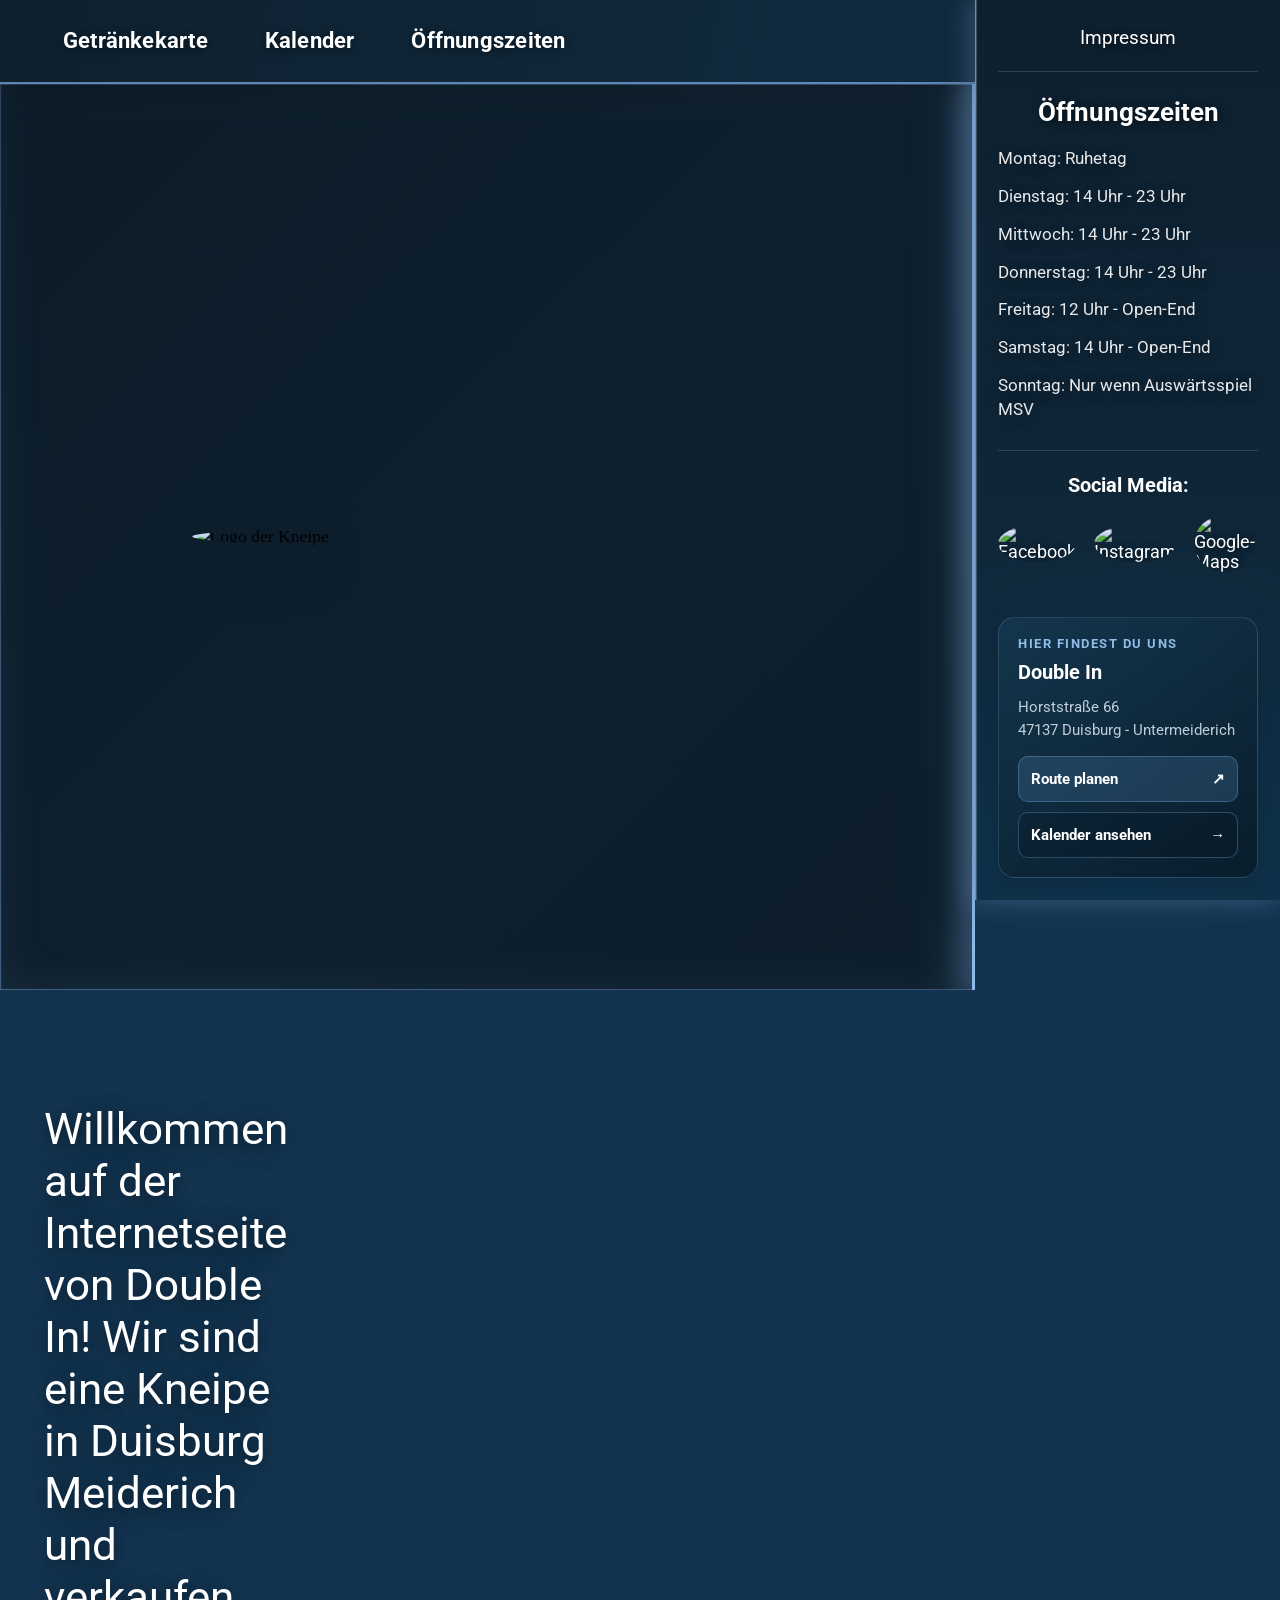
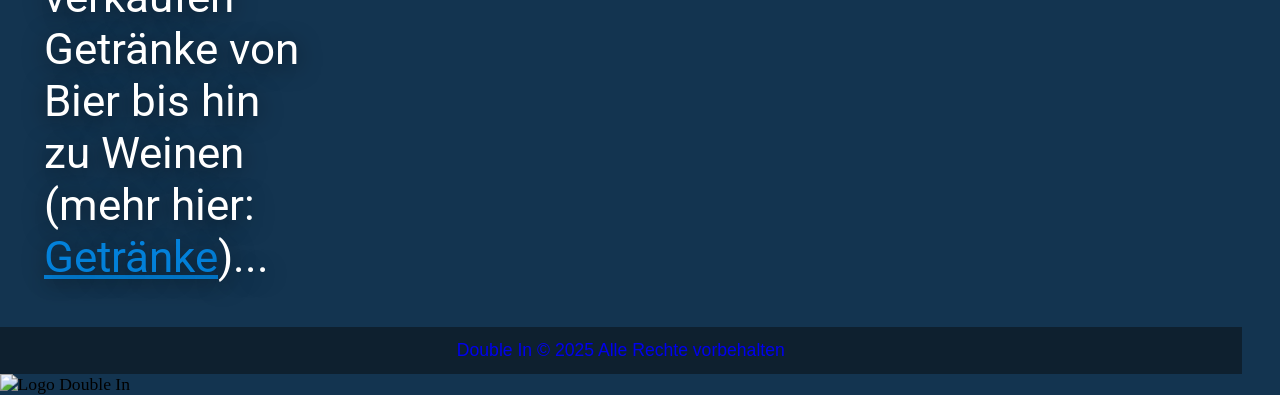
==== index.html @ 24bff737 "Ver 1.1 - new menu, new design, new sidebar, every html side updated" ====
<!DOCTYPE html>
<html lang="en">
<head>
    <meta charset="UTF-8">
    <meta name="viewport" content="width=device-width, initial-scale=1.0">
    <link rel="stylesheet" media="screen and (min-width:769px)" href="style.css">
    <link rel="stylesheet" media="screen and (max-width: 768px)" href="mobile.css">
    <link rel="preconnect" href="https://fonts.googleapis.com">
    <link rel="preconnect" href="https://fonts.gstatic.com" crossorigin>
    <link href="https://fonts.googleapis.com/css2?family=Press+Start+2P&family=Protest+Guerrilla&family=Roboto:ital,wght@0,100;0,300;0,400;0,500;0,700;0,900;1,100;1,300;1,400;1,500;1,700;1,900&display=swap" rel="stylesheet">
    <title>Home - Double In</title>
<script>
  if (window.innerWidth <= 768) {
    window.location.replace("index-mobile.html");
  }
</script>
</head>
<body>
    <div data-sidebar></div>

    <nav class="primary-navigation" aria-label="Hauptnavigation">
        <ul class="menu-schrift">
            <li>
                <a href="Getraenkekarte.html">Getränkekarte</a>
            </li>
            <li>
                <a href="Infos.html">Kalender</a>
            </li>
            <li>
                <a href="Oeffnungszeiten.html">Öffnungszeiten</a>
            </li>
        </ul>
    </nav>

   <section id="kneipe">
    <img src="images/logo.png" alt="Logo der Kneipe" id="logo"/>
   </section>
   <article> <ul class="firstarticle" ul>
    <p>
     Willkommen auf der Internetseite von Double In! Wir sind eine Kneipe in Duisburg Meiderich und verkaufen Getränke von Bier bis hin zu Weinen (mehr hier: <a href="Getraenkekarte.html" class="Getränke">Getränke</a>)...
    </p>
        </article>
        <div class="wrapper">
        </div>
        <footer>
            <a href="Impressum.html">Double In &copy; 2025</a>
            <a href="Impressum.html">Alle Rechte vorbehalten</a>
        </footer>
<script src="scripts.js"></script>

<!---------------MOBILE--------------->

<header class="mobile-header">
  <img src="images/logo.png" alt="Logo" class="mobile-header-logo" />
  <span class="mobile-header-title">Double In</span>
  <div class="burger" onclick="toggleMobileMenu()">
    <div class="line"></div>
    <div class="line"></div>
    <div class="line"></div>
  </div>
</header>

<div class="mobile-menu" id="mobileMenu">
  <a href="index.html">Home</a>
  <a href="Getraenkekarte.html">Getränkekarte</a>
  <a href="Infos.html">Kalender</a>
</div>

<!---------------MOBILE--------------->
</body>
</html>
---- style.css ----
html {
  zoom: 1.1;
}

html, body {
  background-color: #133450;
  margin: 0;
  padding: 0;
  display: flex;
  flex-direction: column;
  overflow-x: hidden;
  overflow-y: hidden;
}

nav {
    min-height: 10vh;
}

a {
  text-decoration: none;

}

footer {
  flex-shrink: 0;
  background-color: #0e202f;
  color: white;
  text-decoration: none;
  text-align: center;
  padding: 1%;
  width: 95%;
  font-family: Arial, Helvetica, sans-serif;
  z-index: 10;
}

.burger,
.mobile-menu,
.bild-logo-mobile,
.logo-mobile {
  display: none;
}

nav.primary-navigation {
  align-items: center;
  background: linear-gradient(100deg, #0e202f, #102b3f);
  border-bottom: 2px solid rgba(143, 195, 255, 0.62);
  box-shadow: 0 8px 24px rgba(0, 0, 0, 0.24);
  box-sizing: border-box;
  display: flex;
  flex: 0 0 76px;
  height: 76px;
  min-height: 0;
  padding: 0 clamp(18px, 3vw, 48px);
  position: relative;
  width: calc(100% - 277px);
  z-index: 2;
}

.menu-schrift {
  align-items: center;
  display: flex;
  gap: clamp(8px, 1.1vw, 20px);
  justify-content: flex-start;
  list-style: none;
  margin: 0;
  padding: 0;
  width: 100%;
}

.menu-schrift a:hover,
.seitenleiste a:hover {
  color: rgba(0, 150, 255, 0.8);
  text-shadow: 0 0 0.4rem rgba(0, 150, 255, 0.5), 0 0 0.8rem rgba(0, 150, 255, 0.4);
}

.menu-schrift li a {
  align-items: center;
  border: 1px solid transparent;
  border-radius: 12px;
  box-sizing: border-box;
  display: inline-flex;
  font-family: "Roboto", Arial, sans-serif;
  font-size: clamp(1.25rem, 1.4vw, 1.5rem);
  font-weight: 700;
  justify-content: center;
  letter-spacing: 0.01em;
  min-height: 52px;
  padding: 0 clamp(15px, 1.4vw, 24px);
  color: rgb(255, 255, 255);
  text-shadow: 0 2px 8px rgba(0, 0, 0, 0.45);
  text-decoration: none;
  transition: color 0.2s ease, background-color 0.2s ease, border-color 0.2s ease, transform 0.2s ease;
}

.menu-schrift li a:hover,
.menu-schrift li a:focus-visible {
  background: rgba(133, 193, 255, 0.12);
  border-color: rgba(143, 195, 255, 0.52);
  color: white;
  transform: translateY(-1px);
}

.menu-schrift li a:focus-visible {
  outline: 3px solid rgba(198, 225, 255, 0.95);
  outline-offset: 3px;
}

.seitenleiste a {
  font-family: "Roboto", sans-serif;
  color: white;
  text-shadow: 2px 2px 8px rgba(0, 0, 0, 0.6);
  text-decoration: none;
  transition: color 0.3s ease, text-shadow 0.3s ease, transform 0.3s ease;
}

.ueberschrift {
  font-family: "Protest Guerrilla", sans-serif;
  font-weight: 400;
  text-shadow: 2px 2px 8px rgba(0, 0, 0, 0.6);
  font-style: normal;
}

.logo {
  width: 100px;
  height: 100px;
  background-size: contain;
  background-position: center;
  position: center;
  box-shadow: 0 4px 20px rgba(0, 0, 0, 0.6);
  margin-right: 1000px;
}

p {
    font-family: "Roboto", sans-serif;
    font-weight: 400;
    font-style: normal;
    color: white;
    font-size: 2.5rem;
    text-shadow: 0 4px 20px rgba(0, 0, 0, 0.6);
  }

section {
  margin-top: -10vh;
    width: 100%;
    height: 100vh;
    display: flex;
    justify-content: space-between;
    transform: translateX(0);
    background-color: #0e202f;
}

section#kneipe {
  background-image: url("./images/kneipe.png");
  background-size:cover;
  background-position: center;
  background-repeat: no-repeat;
  display: flex;
  justify-content: center;
  align-items: center;
  isolation: isolate;
  overflow: hidden;
  position: relative;
  flex: 0 0 auto;
  height: calc(100vh - 76px);
  margin-top: 0;
  width: calc(100% - 277px);
}

section#kneipe::before {
  background: linear-gradient(135deg, rgba(8, 20, 30, 0.42), rgba(8, 20, 30, 0.08) 55%, rgba(8, 20, 30, 0.3));
  content: "";
  inset: 0;
  position: absolute;
  z-index: -1;
}

section#kneipe::after {
  background: rgba(157, 204, 255, 0.88);
  box-shadow: 0 0 24px 5px rgba(143, 195, 255, 0.42), 0 0 48px 11px rgba(143, 195, 255, 0.24);
  content: "";
  pointer-events: none;
  position: absolute;
  right: 0;
  top: 0;
  bottom: 0;
  width: 3px;
  z-index: 2;
}

section#kneipe {
  box-shadow: inset 0 0 0 1px rgba(143, 195, 255, 0.42), inset 0 0 42px rgba(143, 195, 255, 0.1);
}

img#logo {
  width: clamp(280px, min(42vw, 70vh), 600px);
  height: auto;
  max-height: 75vh;
  max-width: 70%;
  object-fit: contain;
  position: relative;
  z-index: 1;
  transform: scale(1.0);
  transition: transform 0.3s ease-in-out;
  border-radius: 50%;
  filter: drop-shadow(0 18px 30px rgba(0, 0, 0, 0.42));
  transition: transform 0.5s ease-in-out, filter 0.5s ease-in-out;
}

img#logo:hover {
  transform: scale(1.15);
  filter: drop-shadow(0 22px 36px rgba(0, 0, 0, 0.62));
}

article {
    width: 40%;
    padding: 7vh 0 0 0;
}

.bild1 {
    width: 60%;
    height: 80vh;
    transform: skewY(-15deg);
    
}

.bild-logo {
    background-repeat: no-repeat;
    background-image: none;
    background-size: 100% 100%;
    background-position: center;
    width: 100%;
    height: 100vh;
    margin-left: auto;
}

.firstarticle {
  width: 50%;
}

.cursor-trail,
.cursor-burst,
.cursor-spark {
  pointer-events: none;
  position: fixed !important;
  z-index: 10000;
}

.cursor-trail {
  background: radial-gradient(circle, rgba(240, 249, 255, 1) 0%, rgba(145, 205, 255, 0.96) 48%, rgba(88, 161, 235, 0.16) 100%);
  border-radius: 50%;
  box-shadow: 0 0 16px rgba(126, 190, 255, 0.58);
  transition: opacity 0.18s ease;
  will-change: transform, opacity;
}

.cursor-burst {
  animation: cursor-burst 420ms cubic-bezier(0.16, 0.72, 0.35, 1) forwards;
  border: 2px solid rgba(190, 225, 255, 0.9);
  border-radius: 50%;
  box-shadow: 0 0 12px rgba(120, 190, 255, 0.4), inset 0 0 8px rgba(120, 190, 255, 0.24);
  height: 12px;
  transform: translate(-50%, -50%) scale(0.35);
  width: 12px;
}

.cursor-spark {
  background: #d8edff;
  border-radius: 50%;
  box-shadow: 0 0 8px rgba(137, 199, 255, 0.9);
  height: 4px;
  width: 4px;
}

@keyframes cursor-burst {
  to { opacity: 0; transform: translate(-50%, -50%) scale(3.4); }
}
  .seitenleiste {
    box-sizing: border-box;
    display: flex;
    flex-direction: column;
    width: 277px;
    position: fixed;
    top: 0;
    right: 0;
    bottom: 0;
    overflow-y: auto;
    background: radial-gradient(circle at 50% 100%, rgba(0, 150, 255, 0.1), transparent 42%), linear-gradient(180deg, #0e202f 0%, #102b3f 100%);
    border-left: 1px solid rgba(143, 195, 255, 0.68);
    box-shadow: -14px 0 36px rgba(0, 0, 0, 0.22), -5px 0 24px rgba(143, 195, 255, 0.38), inset 1px 0 rgba(190, 222, 255, 0.25);
    padding: 20px;
    font-family: "Roboto", sans-serif;
    color: white;
    text-decoration: none;
    z-index: 100;
  }
  .seitenleiste > .impressum {
    box-sizing: border-box;
    display: block;
    font-size: 1.1rem;
    margin: 0;
    padding: 4px 0 20px;
    text-align: center;
    width: 100%;
    border-bottom: 1px solid rgba(255, 255, 255, 0.14);
  }
  .sidebar-hours {
    padding-top: 22px;
  }
  .sidebar-hours h2 {
    margin: 0 0 18px;
    text-align: center;
  }
  .sidebar-hours-link {
    display: inline-block;
    font-size: clamp(1.45rem, 1.8vw, 1.75rem);
    font-weight: 700;
    line-height: 1.15;
    text-shadow: 0 4px 20px rgba(0, 0, 0, 0.5);
  }
  .sidebar-hours-list {
    color: rgba(255, 255, 255, 0.9);
    display: grid;
    font-size: 0.96rem;
    gap: 13px;
    line-height: 1.4;
    list-style: none;
    margin: 0;
    padding: 0;
    text-shadow: 0 3px 14px rgba(0, 0, 0, 0.42);
  }
  .sidebar-social {
    border-top: 1px solid rgba(255, 255, 255, 0.14);
    margin-top: 26px;
    padding-top: 20px;
  }
  .sidebar-social .socialtext {
    font-size: 1.15rem;
    margin: 0 0 16px;
    padding: 0;
    text-align: center;
    border: 0;
  }
  .sidebar-social .social-media-icons {
    align-items: center;
    display: flex;
    gap: 16px;
    justify-content: center;
    margin: 0;
  }
  .sidebar-social .social-icon {
    height: 56px;
    object-fit: contain;
    width: 56px;
  }
  .sidebar-findus {
    background: linear-gradient(145deg, rgba(21, 55, 78, 0.9), rgba(8, 27, 41, 0.92));
    border: 1px solid rgba(143, 195, 255, 0.2);
    border-radius: 15px;
    box-shadow: 0 12px 28px rgba(0, 0, 0, 0.18);
    display: flex;
    flex-direction: column;
    gap: 9px;
    margin-top: auto;
    padding: 17px;
  }
  .sidebar-findus-kicker {
    color: rgba(160, 207, 255, 0.88);
    font-size: 0.72rem;
    font-weight: 700;
    letter-spacing: 0.12em;
    text-transform: uppercase;
  }
  .sidebar-findus > strong {
    color: white;
    font-size: 1.12rem;
    line-height: 1.25;
  }
  .sidebar-findus p {
    color: rgba(231, 241, 250, 0.82);
    font-family: "Roboto", Arial, sans-serif;
    font-size: 0.88rem;
    line-height: 1.5;
    margin: 0 0 4px;
    text-shadow: none;
  }
  .sidebar-findus .sidebar-action {
    align-items: center;
    border: 1px solid rgba(143, 195, 255, 0.28);
    border-radius: 9px;
    display: flex;
    font-size: 0.86rem;
    font-weight: 700;
    justify-content: space-between;
    min-height: 40px;
    padding: 0 11px;
    text-shadow: none;
  }
  .sidebar-findus .sidebar-route {
    background: rgba(125, 188, 255, 0.16);
  }
  .sidebar-findus .sidebar-calendar {
    background: rgba(5, 19, 30, 0.24);
  }
  .sidebar-findus .sidebar-action:hover,
  .sidebar-findus .sidebar-action:focus-visible {
    background: rgba(125, 188, 255, 0.24);
    border-color: rgba(172, 213, 255, 0.7);
    color: white;
  }
  .socialtext {
    margin-left: 45px;
    margin-top: 24px;
    margin-bottom: 12px;
    padding-top: 18px;
    border-top: 1px solid rgba(255, 255, 255, 0.14);
  }
  .social-media-icons {
    display: flex;
    gap: 18px;
    margin-top: 14px;
    margin-left: 16px;
}

.social-icon {
    margin-left: 0px;
    width: 50px; 
    height: 50px;
    transform: scale(1);
    transition: transform 0.3s ease, box-shadow 0.3s ease;
    border-radius: 50%;
}

.social-icon:hover {
    transform: scale(1.4);
    box-shadow: 0 0 1rem rgba(0, 150, 255, 0.7); 
}

.impressum {
  font-size: 15px;
  color: rgb(255, 255, 255);
  text-decoration: none;
  margin-left: 25px;
}

.oeffnungszeiten {
  font-size: 35px;
  color: rgb(255, 255, 255);
  text-decoration: none;
  margin-left: -45px;
  text-shadow: 0 4px 20px rgba(0, 0, 0, 0.6);
}

.events {
  font-size: 20px;
  color: rgb(255, 255, 255);
  text-decoration: none;
  margin-left: 10px;
  text-shadow: 0 4px 20px rgba(0, 0, 0, 0.6);
}

.impressum a:hover, 
.oeffnungszeiten a:hover, 
.events a:hover {
  color: rgba(0, 150, 255, 0.8);
  text-shadow: 
    0 0 80px rgba(0, 150, 255, 0.2);   
    transition: text-shadow 0.3s ease, color 0.3s ease; 
}

.Montag-Sonntag {
  font-size: 25px;
  color: rgb(255, 255, 255);
  text-decoration: none;
  margin-left: -10px;
  line-height: 3;
}

.montag,
.dienstag,
.mittwoch,
.donnerstag,
.freitag,
.samstag,
.sonntag {
  margin-left: -40px;
  text-shadow: 0 4px 20px rgba(0, 0, 0, 0.6);
}

.montag {
  list-style-type: none;
  font-size: 17px;
}

.dienstag {
  list-style-type: none;
  font-size: 17px;
}

.mittwoch {
  list-style-type: none;
  font-size: 17px;
}

.donnerstag {
  list-style-type: none;
  font-size: 17px;
}

.freitag {
  list-style-type: none;
  font-size: 17px;
}

.samstag {
  list-style-type: none;
  font-size: 17px;
}

.sonntag {
  list-style-type: none;
  font-size: 17px;
}

li {
  list-style-type: none;
}

.menu-icon {
  position: absolute;
  top: 2vh;
  left: 95%;
  cursor: pointer;
  display: flex;
  flex-direction: column;
  gap: 0.5%;
}

.calendar-page {
  box-sizing: border-box;
  display: flex;
  flex: 1;
  flex-direction: column;
  gap: 18px;
  height: 100vh;
  max-width: 1100px;
  min-width: 0;
  padding: 32px 32px 28px;
  width: calc(100% - 317px);
}

.calendar-page-heading {
  flex: 0 0 auto;
  padding-top: 56px;
}

.calendar-page-heading h1 {
  color: white;
  font-family: "Roboto", Arial, sans-serif;
  font-size: clamp(2rem, 3vw, 3rem);
  font-weight: 700;
  margin: 0;
  text-shadow: 2px 2px 8px rgba(0, 0, 0, 0.45);
}

.calendar-page-heading p {
  font-family: "Roboto", sans-serif;
  font-size: 1rem;
  line-height: 1.5;
  margin: 8px 0 0;
}

.calendar-card {
  background: #0e202f;
  border: 1px solid rgba(255, 255, 255, 0.12);
  border-radius: 12px;
  box-shadow: 0 12px 32px rgba(0, 0, 0, 0.24);
  flex: 0 1 auto;
  height: clamp(420px, 62vh, 620px);
  max-width: 1000px;
  min-height: 0;
  overflow: hidden;
}

.calendar-card iframe {
  border: 0;
  display: block;
  height: 100%;
  min-height: 400px;
  width: 100%;
}

.calendar-open-link {
  align-self: flex-start;
  color: rgba(255, 255, 255, 0.85);
  font-family: "Roboto", sans-serif;
  font-size: 0.95rem;
  text-decoration: underline;
  text-underline-offset: 3px;
}

.calendar-open-link:hover,
.calendar-open-link:focus-visible {
  color: rgba(0, 150, 255, 0.9);
}

.line {
  width: 3%;
  height: 0.4rem;
  background-color: white;
  transition: 0.3s;
}

.menu {
  position: absolute;
  top: 4vh;
  left: 1%;
  background-color: #f4f4f4;
  padding: 1%;
  border: 0.1rem solid #ddd;
  display: none;
  margin-left: -15%;
}

.menu a {
  display: block;
  margin: 0.5% 0;
  text-decoration: none;
  color: #333;
}

.menu-schrift a:hover {
color: rgba(0, 150, 255, 0.8);
}

.Getränke {
  text-decoration: underline;
  color: rgba(0, 150, 255, 0.8);
}

.oeffnungszeiten-img {
  margin-left: -1400px;
  width: 900;
  height: 700px;
  margin-top: -450px
}

.back-button {
  position: fixed;
  top: 20px;
  left: 20px;
  z-index: 1000;
}

.back-button a {
  display: inline-block;
  box-sizing: border-box;
  min-height: 48px;
  padding: 12px 20px;
  font-size: 18px;
  font-family: Arial, sans-serif;
  text-decoration: none;
  color: white;
  background-color: #0e202f; 
  border: 2px solid rgba(0, 150, 255, 0.7); 
  border-radius: 5px;
  transition: all 0.3s ease-in-out;
}

.back-button a:hover {
  background-color: rgba(0, 150, 255, 0.7); 
  color: white;
  box-shadow: 0 0 1rem rgba(0, 150, 255, 0.7);
  transform: scale(1.05);
}

.back-button a:focus-visible {
  outline: 3px solid white;
  outline-offset: 3px;
}

@media screen and (max-width: 1024px) {
  nav.primary-navigation {
    flex-basis: 76px;
    height: 76px;
    padding: 0 14px;
  }

  .menu-schrift {
    gap: 6px;
  }

  .menu-schrift li a {
    font-size: clamp(1.12rem, 1.8vw, 1.3rem);
    min-height: 50px;
    padding: 0 12px;
  }

  .calendar-page {
    padding-left: 20px;
    padding-right: 20px;
    width: calc(100% - 277px);
  }
}

.hours {
  margin-right: 500px;
  margin-top: 250px;
  font-size: 10rem;
}

.hours p {
  display: flex;
  justify-content: center;
  gap: 7rem;
  margin: 0.4rem 0;
  white-space: nowrap;
}

.hours p span:first-child {
  width: 120px;
  text-align: right;
  font-weight: 500;
}

.hours p span:last-child {
  width: 160px;
  text-align: left;
}

/* Desktop contact and opening-hours pages */
.page-content {
  box-sizing: border-box;
  height: 100vh;
  min-height: 100vh;
  overflow-y: auto;
  padding: clamp(96px, 12vh, 132px) clamp(28px, 5vw, 84px) 52px;
  position: relative;
  width: calc(100% - 277px);
  z-index: 1;
}

.content-page-heading,
.impressum-layout,
.hours-panel {
  margin-left: auto;
  margin-right: auto;
  max-width: 920px;
}

.content-page-heading {
  margin-bottom: 38px;
  position: relative;
  z-index: 2;
}

.content-page-kicker,
.card-eyebrow {
  color: rgba(87, 190, 255, 0.95);
  display: inline-block;
  font-family: "Roboto", Arial, sans-serif;
  font-size: 0.78rem;
  font-weight: 700;
  letter-spacing: 0.14em;
  text-transform: uppercase;
}

.content-page-kicker {
  margin-bottom: 12px;
}

.content-page-heading h1 {
  color: white;
  font-family: "Roboto", Arial, sans-serif;
  font-size: clamp(2.3rem, 4vw, 3.5rem);
  font-weight: 800;
  letter-spacing: -0.035em;
  line-height: 1.05;
  margin: 0;
  text-shadow: 0 8px 28px rgba(0, 0, 0, 0.28);
}

.impressum-layout {
  align-items: start;
  display: grid;
  gap: 20px;
  grid-template-columns: minmax(0, 1.05fr) minmax(0, 0.95fr);
  position: relative;
  z-index: 1;
}

.impressum-card {
  background: linear-gradient(145deg, rgba(17, 47, 69, 0.96), rgba(10, 29, 44, 0.98));
  border: 1px solid rgba(130, 204, 255, 0.16);
  border-radius: 18px;
  box-shadow: 0 22px 55px rgba(0, 0, 0, 0.22);
  color: white;
}

.address-card {
  box-sizing: border-box;
  min-height: 0;
  padding: clamp(24px, 2.5vw, 32px);
}

.address-card address {
  color: rgba(255, 255, 255, 0.82);
  display: flex;
  flex-direction: column;
  font-family: "Roboto", Arial, sans-serif;
  font-size: 1.12rem;
  font-style: normal;
  gap: 7px;
  line-height: 1.5;
  margin-top: 18px;
}

.address-card address strong {
  color: white;
  font-size: 1.55rem;
  font-weight: 700;
  margin-bottom: 3px;
}

.contact-cards {
  align-items: stretch;
  display: flex;
  flex-direction: column;
  gap: 16px;
  min-width: 0;
}

.contact-card {
  align-items: center;
  box-sizing: border-box;
  display: flex;
  gap: 16px;
  flex: 0 0 132px;
  height: 132px;
  min-width: 0;
  padding: 22px;
  text-decoration: none;
  transition: border-color 0.22s ease, transform 0.22s ease, box-shadow 0.22s ease;
}

.contact-card:hover,
.contact-card:focus-visible {
  border-color: rgba(87, 190, 255, 0.55);
  box-shadow: 0 24px 60px rgba(0, 0, 0, 0.3), 0 0 24px rgba(0, 150, 255, 0.1);
  transform: translateY(-3px);
}

.contact-card-icon {
  align-items: center;
  background: rgba(0, 150, 255, 0.14);
  border: 1px solid rgba(87, 190, 255, 0.26);
  border-radius: 14px;
  color: rgba(147, 215, 255, 0.98);
  display: inline-flex;
  flex: 0 0 48px;
  font-family: "Roboto", Arial, sans-serif;
  font-size: 1.35rem;
  font-weight: 700;
  height: 48px;
  justify-content: center;
}

.contact-card-copy {
  display: flex;
  flex: 1;
  flex-direction: column;
  gap: 8px;
  min-width: 0;
}

.contact-card-copy strong {
  color: white;
  font-family: "Roboto", Arial, sans-serif;
  font-size: clamp(0.92rem, 1.2vw, 1.1rem);
  font-weight: 600;
  overflow-wrap: anywhere;
}

.contact-card-arrow {
  color: rgba(87, 190, 255, 0.9);
  font-size: 1.2rem;
  margin-left: auto;
}

.hours-panel {
  background: linear-gradient(145deg, rgba(17, 47, 69, 0.96), rgba(10, 29, 44, 0.98));
  border: 1px solid rgba(130, 204, 255, 0.16);
  border-radius: 18px;
  box-shadow: 0 22px 55px rgba(0, 0, 0, 0.22);
  overflow: hidden;
}

.hours-row {
  align-items: center;
  border-bottom: 1px solid rgba(255, 255, 255, 0.08);
  display: grid;
  gap: 20px;
  grid-template-columns: minmax(130px, 0.7fr) minmax(0, 1fr);
  padding: 17px 26px;
  transition: background-color 0.2s ease;
}

.hours-row:last-child {
  border-bottom: 0;
}

.hours-row:hover {
  background-color: rgba(255, 255, 255, 0.035);
}

.hours-day,
.hours-time {
  color: rgba(255, 255, 255, 0.92);
  font-family: "Roboto", Arial, sans-serif;
  font-size: 1.05rem;
  line-height: 1.4;
}

.hours-day {
  color: rgba(179, 204, 221, 0.78);
  font-weight: 600;
}

.hours-time {
  font-weight: 600;
  text-align: right;
}

.hours-row:first-child .hours-time {
  color: rgba(179, 204, 221, 0.68);
}

@media screen and (max-width: 1100px) {
  .impressum-layout {
    grid-template-columns: minmax(0, 1fr);
  }

  .contact-cards {
    flex-direction: row;
  }

  .contact-card {
    flex: 1 1 0;
    height: auto;
    min-height: 132px;
  }
}

@media screen and (max-height: 760px) {
  .page-content {
    padding-top: 82px;
  }
}

/* Desktop drinks menu */
.drink-menu-page .back-button {
  left: 20px;
  right: auto;
  top: 20px;
}

.gk-wrap {
  box-sizing: border-box;
  height: 100vh;
  margin: 0;
  overflow-y: auto;
  padding: clamp(120px, 13vh, 140px) clamp(24px, 4vw, 64px) 48px;
  width: calc(100% - 277px);
}

.gk-header,
.gk-columns {
  margin-left: auto;
  margin-right: auto;
  max-width: 1180px;
}

.gk-header {
  margin-bottom: 34px;
  text-align: left;
}

.gk-header::before {
  color: rgba(87, 190, 255, 0.95);
  content: "DOUBLE IN";
  display: block;
  font-family: "Roboto", Arial, sans-serif;
  font-size: 0.78rem;
  font-weight: 700;
  letter-spacing: 0.14em;
  margin-bottom: 12px;
}

.gk-header h1 {
  color: white;
  font-family: "Roboto", Arial, sans-serif;
  font-size: clamp(2.3rem, 4vw, 3.5rem);
  font-weight: 800;
  letter-spacing: -0.035em;
  line-height: 1.05;
  margin: 0 0 12px;
  text-shadow: 0 8px 28px rgba(0, 0, 0, 0.28);
}

.gk-neue-preise {
  background: rgba(87, 190, 255, 0.11);
  border: 1px solid rgba(130, 204, 255, 0.2);
  border-radius: 999px;
  color: rgba(174, 220, 255, 0.96);
  display: inline-block;
  font-family: "Roboto", Arial, sans-serif;
  font-size: 0.88rem;
  font-weight: 700;
  padding: 8px 13px;
}

.gk-columns {
  align-items: start;
  display: grid;
  gap: 22px;
  grid-template-columns: repeat(2, minmax(0, 1fr));
}

.gk-columns > div:not(.gk-footnotes) {
  display: flex;
  flex-direction: column;
  gap: 18px;
  min-width: 0;
}

.gk-section {
  background: linear-gradient(145deg, rgba(17, 47, 69, 0.92), rgba(10, 29, 44, 0.96));
  border: 1px solid rgba(130, 204, 255, 0.15);
  border-radius: 16px;
  box-shadow: 0 16px 38px rgba(0, 0, 0, 0.16);
  box-sizing: border-box;
  margin: 0;
  min-width: 0;
  padding: 18px 20px;
}

.gk-section-title {
  color: white;
  font-family: "Roboto", Arial, sans-serif;
  font-size: 1.05rem;
  font-weight: 700;
  line-height: 1.35;
  margin: 0 0 8px;
  padding-bottom: 10px;
  border-bottom: 1px solid rgba(87, 190, 255, 0.3);
}

.gk-section-price-header {
  align-items: baseline;
  border-bottom: 1px solid rgba(87, 190, 255, 0.3);
  display: flex;
  justify-content: space-between;
  margin: 0 0 8px;
  padding-bottom: 10px;
}

.gk-section-price-header .gk-section-title {
  border: 0;
  margin: 0;
  padding: 0;
}

.gk-flat-price,
.gk-price,
.gk-longdrink span:last-child {
  color: rgba(211, 235, 255, 0.98);
  font-family: "Roboto", Arial, sans-serif;
  font-size: 0.94rem;
  font-weight: 700;
  text-align: right;
}

.gk-row,
.gk-longdrink {
  align-items: baseline;
  border-bottom: 1px solid rgba(255, 255, 255, 0.075);
  display: flex;
  gap: 8px;
  justify-content: space-between;
  padding: 8px 0;
}

.gk-row:last-child,
.gk-list-item:last-child,
.gk-longdrink:last-child {
  border-bottom: 0;
}

.gk-name,
.gk-list-item,
.gk-longdrink span:first-child {
  color: rgba(255, 255, 255, 0.9);
  font-family: "Roboto", Arial, sans-serif;
  font-size: 0.92rem;
  line-height: 1.45;
}

.gk-name {
  flex: 1;
  min-width: 0;
}

.gk-sub {
  color: rgba(178, 204, 224, 0.62);
  font-size: 0.76rem;
}

.gk-size {
  color: rgba(178, 204, 224, 0.72);
  font-family: "Roboto", Arial, sans-serif;
  font-size: 0.84rem;
  min-width: 70px;
  text-align: right;
}

.gk-price {
  min-width: 54px;
}

.gk-list-item {
  border-bottom: 1px solid rgba(255, 255, 255, 0.075);
  padding: 7px 0;
}

.gk-longdrink span:first-child {
  font-weight: 600;
}

.gk-anfrage {
  color: rgba(178, 204, 224, 0.74);
  font-family: "Roboto", Arial, sans-serif;
  font-size: 0.88rem;
  font-style: italic;
  padding: 4px 0 0;
}

.gk-footnotes {
  background: rgba(9, 27, 41, 0.58);
  border: 1px solid rgba(130, 204, 255, 0.12);
  border-radius: 14px;
  box-sizing: border-box;
  color: rgba(178, 204, 224, 0.68);
  font-family: "Roboto", Arial, sans-serif;
  font-size: 0.78rem;
  grid-column: 1 / -1;
  line-height: 1.8;
  margin: 0;
  padding: 14px 18px;
}

@media screen and (max-width: 1050px) {
  .gk-wrap {
    padding-left: 28px;
    padding-right: 28px;
  }

  .gk-columns {
    gap: 16px;
  }

  .gk-section {
    padding: 16px;
  }
}

@media screen and (max-width: 900px) {
  .gk-columns {
    grid-template-columns: minmax(0, 1fr);
  }

  .gk-footnotes {
    grid-column: auto;
  }
}
---- mobile.css ----
html {
  height: 100%;
  zoom: 1.1;
}

body {
  width: 100vw;
  min-height: 100vh;
  margin: 0;
  padding-top: 80px;
  box-sizing: border-box;
  background-color: #133450;
  overflow-x: hidden;
  display: flex;
  flex-direction: column;
}

/* HEADER */
.mobile-header {
  display: flex;
  align-items: center;
  gap: 14px;
  padding: 12px 20px;
  position: fixed;
  top: 0;
  left: 0;
  width: 100%;
  background-color: #0e202f;
  z-index: 2000;
  box-sizing: border-box;
  height: 80px;
}

.mobile-header-logo {
  height: 56px;
  width: auto;
}

.mobile-header-title {
  flex: 1;
  font-size: 2.2rem;
  color: white;
  font-family: Arial, Helvetica, sans-serif;
  font-weight: 700;
}

/* BURGER */
.burger {
  display: flex;
  flex-direction: column;
  gap: 6px;
  cursor: pointer;
  z-index: 2100;
  padding: 4px;
}

.burger .line {
  width: 30px;
  height: 4px;
  background-color: white;
  border-radius: 2px;
  transition: all 0.3s ease;
}

.burger.open .line:nth-child(1) {
  transform: translateY(10px) rotate(45deg);
}
.burger.open .line:nth-child(2) {
  opacity: 0;
}
.burger.open .line:nth-child(3) {
  transform: translateY(-10px) rotate(-45deg);
}

/* MOBILE MENU */
.mobile-menu {
  display: flex;
  flex-direction: column;
  background-color: #0e202f;
  position: fixed;
  top: 80px;
  left: -100%;
  width: 75%;
  height: calc(100% - 80px);
  padding: 30px 24px;
  z-index: 1500;
  transition: left 0.3s ease;
  box-shadow: 4px 0 20px rgba(0,0,0,0.4);
}

.mobile-menu.show {
  left: 0;
}

.mobile-menu a {
  color: white;
  text-decoration: none;
  font-family: Arial, Helvetica, sans-serif;
  font-size: 1.6rem;
  padding: 16px 0;
  border-bottom: 1px solid rgba(255,255,255,0.1);
  transition: color 0.2s ease;
}

.mobile-menu a:hover {
  color: rgba(0, 150, 255, 0.9);
}

/* CONTENT AREA */
.mobile-content {
  flex: 1;
  padding: 20px 20px 40px 20px;
}

.mobile-page-title {
  color: white;
  font-family: Arial, Helvetica, sans-serif;
  font-size: 1.6rem;
  margin-bottom: 20px;
  border-bottom: 2px solid rgba(0, 150, 255, 0.5);
  padding-bottom: 10px;
}

/* INDEX */
.bild-logo-mobile-wrap {
  position: relative;
  width: 100%;
  margin-top: 0;
}

.bild-logo-mobile {
  width: 100%;
  display: block;
  object-fit: cover;
}

.logo-mobile {
  position: absolute;
  top: 50%;
  left: 50%;
  transform: translate(-50%, -50%);
  width: 55%;
  height: auto;
  z-index: 2;
}

p {
  font-family: Arial, Helvetica, sans-serif;
  color: white;
  font-size: 1.1rem;
  line-height: 1.7;
}

a.Getränke {
  color: rgba(0, 150, 255, 0.9);
  text-decoration: underline;
}

/* ÖFFNUNGSZEITEN */
.mobile-hours {
  background: linear-gradient(145deg, rgba(17, 47, 69, 0.96), rgba(10, 29, 44, 0.98));
  border: 1px solid rgba(130, 204, 255, 0.16);
  border-radius: 16px;
  display: flex;
  flex-direction: column;
  gap: 0;
  overflow: hidden;
  padding: 0 16px;
  box-shadow: 0 16px 38px rgba(0, 0, 0, 0.2);
}

.mobile-hours-row {
  display: flex;
  align-items: baseline;
  justify-content: space-between;
  gap: 12px;
  padding: 14px 2px;
  border-bottom: 1px solid rgba(255,255,255,0.08);
  color: white;
  font-family: Arial, Helvetica, sans-serif;
  font-size: 0.96rem;
  line-height: 1.45;
}

.mobile-hours-row:last-child {
  border-bottom: 0;
}

.mobile-hours-row span:first-child {
  color: rgba(190, 213, 229, 0.76);
  font-weight: 700;
  min-width: 102px;
}

.mobile-hours-row span:last-child {
  flex: 1;
  font-weight: 600;
  text-align: right;
}

/* SOCIAL */
.mobile-social {
  align-items: center;
  background: rgba(14, 32, 47, 0.68);
  border: 1px solid rgba(130, 204, 255, 0.14);
  border-radius: 16px;
  display: flex;
  gap: 22px;
  justify-content: center;
  margin-top: 16px;
  padding: 18px;
}

/* IMPRESSUM */
.impressum-card {
  background: linear-gradient(145deg, rgba(17, 47, 69, 0.96), rgba(10, 29, 44, 0.98));
  border: 1px solid rgba(130, 204, 255, 0.18);
  border-left: 3px solid rgba(0, 150, 255, 0.7);
  border-radius: 16px;
  box-shadow: 0 16px 38px rgba(0, 0, 0, 0.2);
  margin-bottom: 14px;
  padding: 22px;
}

.impressum-card-label,
.contact-btn-label {
  color: rgba(137, 201, 238, 0.72);
  font-family: Arial, Helvetica, sans-serif;
  font-size: 0.72rem;
  letter-spacing: 0.13em;
  margin: 0 0 12px;
  text-transform: uppercase;
}

.impressum-card p:not(.impressum-card-label) {
  color: white;
  font-size: 1.02rem;
  font-weight: 500;
  line-height: 1.8;
  margin: 0;
}

.contact-btn {
  align-items: center;
  background: linear-gradient(145deg, rgba(17, 47, 69, 0.96), rgba(10, 29, 44, 0.98));
  border: 1px solid rgba(130, 204, 255, 0.17);
  border-radius: 14px;
  box-shadow: 0 12px 28px rgba(0, 0, 0, 0.16);
  display: flex;
  gap: 14px;
  margin-bottom: 12px;
  padding: 16px 18px;
  text-decoration: none;
  transition: border-color 0.2s ease, transform 0.2s ease;
}

.contact-btn:hover,
.contact-btn:focus-visible {
  border-color: rgba(87, 190, 255, 0.55);
  transform: translateY(-2px);
}

.contact-btn-icon {
  align-items: center;
  background: rgba(0, 150, 255, 0.14);
  border: 1px solid rgba(87, 190, 255, 0.24);
  border-radius: 12px;
  color: rgba(147, 215, 255, 0.98);
  display: inline-flex;
  flex: 0 0 42px;
  font-size: 1.2rem;
  height: 42px;
  justify-content: center;
}

.contact-btn > span:last-child {
  min-width: 0;
}

.contact-btn-label {
  display: block;
  margin-bottom: 3px;
}

.contact-btn-value {
  color: white;
  display: block;
  font-family: Arial, Helvetica, sans-serif;
  font-size: 0.98rem;
  font-weight: 600;
  overflow-wrap: anywhere;
}

.mobile-impressum p {
  color: white;
  font-family: Arial, Helvetica, sans-serif;
  font-size: 1rem;
  line-height: 1.8;
}

.mobile-impressum a {
  color: rgba(131, 190, 255, 1);
  text-decoration: underline;
}

.social-icon {
  width: 50px;
  height: 50px;
  border-radius: 50%;
  transition: transform 0.3s ease;
}

.social-icon:hover {
  transform: scale(1.2);
}

/* KALENDER */
.mobile-calendar-wrap {
  width: 100%;
  overflow: hidden;
  border: 1px solid rgba(255, 255, 255, 0.12);
  border-radius: 12px;
  background: #0e202f;
  box-shadow: 0 10px 28px rgba(0, 0, 0, 0.22);
}

.mobile-calendar-wrap iframe {
  display: block;
  width: 100%;
  height: 540px;
  border: 0;
}

.mobile-calendar-open-link {
  display: inline-block;
  margin-top: 16px;
  color: rgba(255, 255, 255, 0.88);
  font-family: Arial, Helvetica, sans-serif;
  font-size: 0.95rem;
  text-decoration: underline;
  text-underline-offset: 3px;
}

.mobile-calendar-open-link:hover,
.mobile-calendar-open-link:focus-visible {
  color: rgba(0, 150, 255, 0.9);
}

/* IMPRESSUM */
.mobile-impressum p {
  color: white;
  font-family: Arial, Helvetica, sans-serif;
  font-size: 1rem;
  line-height: 2;
}

.mobile-impressum a {
  color: rgba(131, 131, 255, 1);
  text-decoration: underline;
}

/* FOOTER */
.mobile-footer {
  background-color: #0e202f;
  color: white;
  text-align: center;
  padding: 16px;
  display: flex;
  flex-direction: column;
  gap: 6px;
  font-family: Arial, Helvetica, sans-serif;
  font-size: 0.85rem;
}

.mobile-footer a {
  color: rgba(255,255,255,0.7);
  text-decoration: none;
}

/* HIDE DESKTOP STUFF */
.kasten, .seitenleiste, footer, .menu-schrift,
.bild-logo, .logo, #logo, article {
  display: none;
}

/* Cursor trail and click burst */
.cursor-trail,
.cursor-burst,
.cursor-spark {
  pointer-events: none;
  position: fixed !important;
  z-index: 10000;
}

.cursor-trail {
  background: radial-gradient(circle, rgba(240, 249, 255, 1) 0%, rgba(145, 205, 255, 0.96) 48%, rgba(88, 161, 235, 0.16) 100%);
  border-radius: 50%;
  box-shadow: 0 0 16px rgba(126, 190, 255, 0.58);
  transition: opacity 0.18s ease;
  will-change: transform, opacity;
}

.cursor-burst {
  animation: cursor-burst 420ms cubic-bezier(0.16, 0.72, 0.35, 1) forwards;
  border: 2px solid rgba(190, 225, 255, 0.9);
  border-radius: 50%;
  box-shadow: 0 0 12px rgba(120, 190, 255, 0.4), inset 0 0 8px rgba(120, 190, 255, 0.24);
  height: 12px;
  transform: translate(-50%, -50%) scale(0.35);
  width: 12px;
}

.cursor-spark {
  background: #d8edff;
  border-radius: 50%;
  box-shadow: 0 0 8px rgba(137, 199, 255, 0.9);
  height: 4px;
  width: 4px;
}

@keyframes cursor-burst {
  to { opacity: 0; transform: translate(-50%, -50%) scale(3.4); }
}

/* Drinks menu styling, matched to the site's blue glass-card theme */
.neue-preise {
  background: rgba(87, 190, 255, 0.11);
  border: 1px solid rgba(130, 204, 255, 0.2);
  border-radius: 999px;
  color: rgba(174, 220, 255, 0.96);
  display: table;
  font-family: "Roboto", Arial, sans-serif;
  font-size: 0.82rem;
  font-weight: 700;
  letter-spacing: 0.02em;
  margin: 0 auto 18px;
  padding: 8px 13px;
  text-align: center;
}

.gk-section {
  background: linear-gradient(145deg, rgba(17, 47, 69, 0.96), rgba(10, 29, 44, 0.98));
  border: 1px solid rgba(130, 204, 255, 0.16);
  border-radius: 16px;
  box-shadow: 0 16px 38px rgba(0, 0, 0, 0.18);
  margin-bottom: 16px;
  padding: 16px;
}

.gk-section-title {
  border-bottom-color: rgba(87, 190, 255, 0.3);
  font-family: "Roboto", Arial, sans-serif;
  font-size: 1rem;
  line-height: 1.4;
  padding-bottom: 10px;
}

.gk-section-price-header {
  border-bottom-color: rgba(87, 190, 255, 0.3);
  padding-bottom: 10px;
}

.gk-section-price-header .gk-flat-price,
.gk-price,
.gk-longdrink span:last-child {
  color: rgba(211, 235, 255, 0.98);
  font-family: "Roboto", Arial, sans-serif;
  font-weight: 700;
}

.gk-row,
.gk-list-item,
.gk-longdrink {
  border-bottom-color: rgba(255, 255, 255, 0.075);
  font-family: "Roboto", Arial, sans-serif;
  line-height: 1.45;
}

.gk-name,
.gk-list-item,
.gk-longdrink span:first-child {
  font-family: "Roboto", Arial, sans-serif;
}

.gk-sub,
.gk-size {
  color: rgba(178, 204, 224, 0.72);
  font-family: "Roboto", Arial, sans-serif;
}

.gk-footnotes {
  background: rgba(9, 27, 41, 0.58);
  border: 1px solid rgba(130, 204, 255, 0.12);
  border-radius: 14px;
  color: rgba(178, 204, 224, 0.68);
  font-family: "Roboto", Arial, sans-serif;
  line-height: 1.7;
  margin-top: 18px;
  padding: 14px;
}
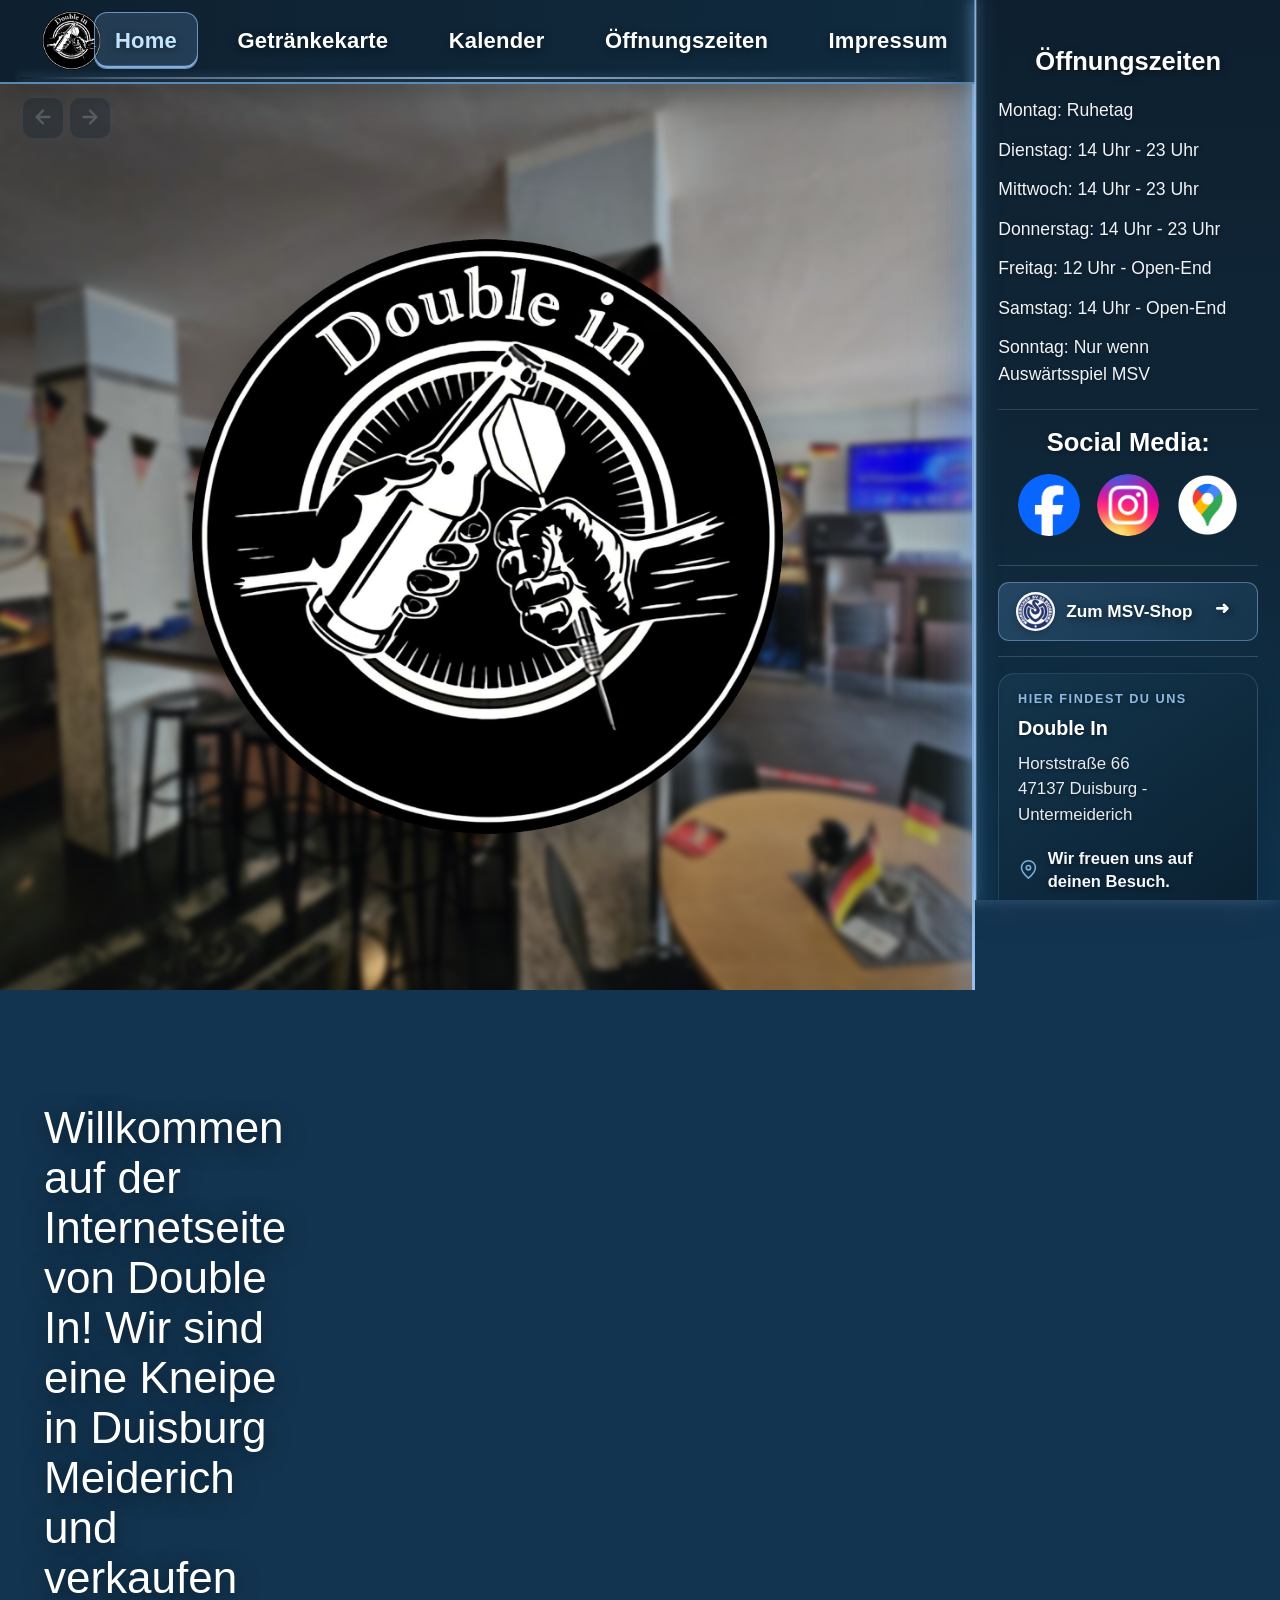
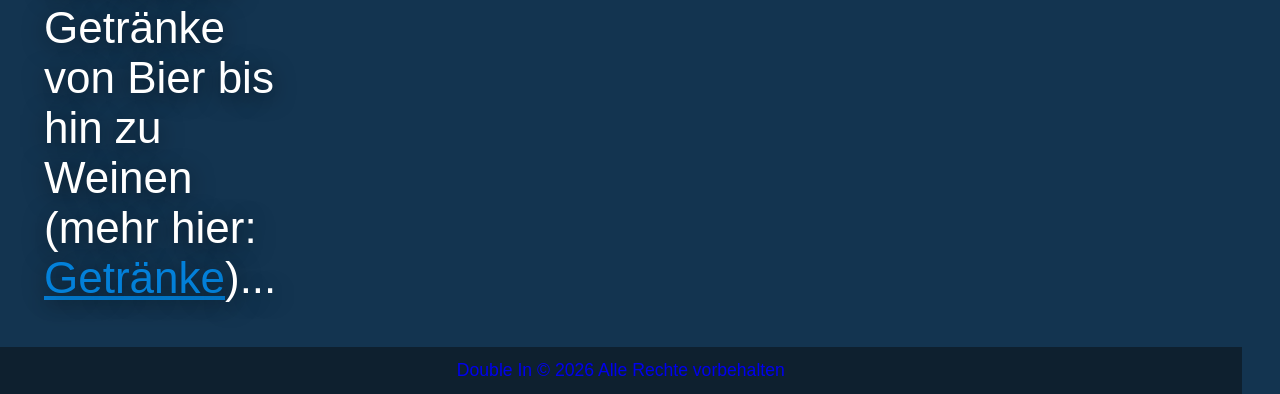
==== commit 86a9fcae: "Ver 1.2 Completely new structure, Add new pages for Getränkekarte, Impressum, Infos, and Öffnungszei" ====
--- a/index.html
+++ b/index.html
@@ -1,71 +1,305 @@
 <!DOCTYPE html>
-<html lang="en">
+<html lang="de">
 <head>
-    <meta charset="UTF-8">
-    <meta name="viewport" content="width=device-width, initial-scale=1.0">
-    <link rel="stylesheet" media="screen and (min-width:769px)" href="style.css">
-    <link rel="stylesheet" media="screen and (max-width: 768px)" href="mobile.css">
+<meta charset="UTF-8">
+<meta name="viewport" content="width=device-width, initial-scale=1.0">
+
+
+
     <link rel="preconnect" href="https://fonts.googleapis.com">
     <link rel="preconnect" href="https://fonts.gstatic.com" crossorigin>
-    <link href="https://fonts.googleapis.com/css2?family=Press+Start+2P&family=Protest+Guerrilla&family=Roboto:ital,wght@0,100;0,300;0,400;0,500;0,700;0,900;1,100;1,300;1,400;1,500;1,700;1,900&display=swap" rel="stylesheet">
     <title>Home - Double In</title>
-<script>
-  if (window.innerWidth <= 768) {
-    window.location.replace("index-mobile.html");
-  }
-</script>
+
+
+<link rel="stylesheet" media="screen and (min-width: 900px)" href="css/style.css">
+<link rel="stylesheet" media="screen and (max-width: 899px)" href="css/mobile.css">
+
+<style>
+@media (max-width: 899px) {
+
+        /* Öffnungszeiten-Banner über dem Bild */
+        .status-banner {
+            position: absolute;
+            bottom: 0;
+            left: 0;
+            right: 0;
+            background-color: rgba(14, 32, 47, 0.88);
+            padding: 9px 16px;
+            display: flex;
+            align-items: center;
+            gap: 8px;
+            z-index: 3;
+        }
+
+        .status-dot {
+            width: 9px;
+            height: 9px;
+            border-radius: 50%;
+            flex-shrink: 0;
+        }
+
+        .status-dot.open   { background-color: #4caf50; }
+        .status-dot.closed { background-color: #f44336; }
+
+        .status-text {
+            color: white;
+            font-family: Arial, Helvetica, sans-serif;
+            font-size: 0.95rem;
+        }
+
+        /* Quick-Action-Chips */
+        .quick-chips {
+            display: flex;
+            gap: 10px;
+            padding: 16px 20px 4px;
+            overflow-x: auto;
+            -webkit-overflow-scrolling: touch;
+            scrollbar-width: none;
+        }
+        .quick-chips::-webkit-scrollbar { display: none; }
+
+        .chip {
+            display: inline-flex;
+            align-items: center;
+            gap: 6px;
+            padding: 9px 16px;
+            border-radius: 24px;
+            font-family: Arial, Helvetica, sans-serif;
+            font-size: 0.9rem;
+            font-weight: 600;
+            white-space: nowrap;
+            text-decoration: none;
+            transition: opacity 0.2s ease;
+        }
+        .chip:active { opacity: 0.75; }
+
+        .chip-primary {
+            background-color: rgba(0, 150, 255, 0.9);
+            color: white;
+        }
+        .chip-secondary {
+            background-color: #0e202f;
+            color: white;
+            border: 1px solid rgba(0, 150, 255, 0.5);
+        }
+
+        /* Willkommenstext */
+        .welcome-box {
+            padding: 18px 20px 4px;
+        }
+        .welcome-box p {
+            margin: 0;
+            font-size: 1.05rem;
+            line-height: 1.75;
+        }
+
+        /* Social Media */
+        .social-section {
+            padding: 18px 20px 4px;
+        }
+        .social-label {
+            color: rgba(255, 255, 255, 0.5);
+            font-family: Arial, Helvetica, sans-serif;
+            font-size: 0.75rem;
+            text-transform: uppercase;
+            letter-spacing: 1px;
+            margin: 0 0 10px;
+        }
+        .social-buttons {
+            display: flex;
+            gap: 10px;
+            flex-wrap: wrap;
+        }
+        .social-btn {
+            display: inline-flex;
+            align-items: center;
+            gap: 7px;
+            padding: 9px 14px;
+            border-radius: 8px;
+            font-family: Arial, Helvetica, sans-serif;
+            font-size: 0.85rem;
+            font-weight: 600;
+            color: white;
+            text-decoration: none;
+            transition: opacity 0.2s ease;
+        }
+        .social-btn:active { opacity: 0.75; }
+        .social-btn img {
+            width: 20px;
+            height: 20px;
+            border-radius: 4px;
+        }
+        .btn-facebook  { background-color: #1877f2; }
+        .btn-instagram { background: #c13584; }
+        .btn-maps      { background-color: #4285f4; }
+
+        /* Öffnungszeiten-Karte */
+        .hours-card {
+            margin: 18px 20px;
+            background-color: #0e202f;
+            border-radius: 12px;
+            padding: 14px 16px;
+            border: 1px solid rgba(0, 150, 255, 0.2);
+        }
+        .hours-card-title {
+            color: rgba(255, 255, 255, 0.5);
+            font-family: Arial, Helvetica, sans-serif;
+            font-size: 0.75rem;
+            text-transform: uppercase;
+            letter-spacing: 1px;
+            margin: 0 0 10px;
+        }
+        .hours-row {
+            display: flex;
+            justify-content: space-between;
+            padding: 8px 0;
+            border-bottom: 1px solid rgba(255, 255, 255, 0.07);
+            font-family: Arial, Helvetica, sans-serif;
+            font-size: 0.92rem;
+        }
+        .hours-row:last-child { border-bottom: none; }
+        .hours-day   { color: rgba(255, 255, 255, 0.55); font-weight: 600; }
+        .hours-time  { color: white; text-align: right; }
+        .hours-row.today .hours-day,
+        .hours-row.today .hours-time { color: rgba(0, 200, 100, 1); }
+
+}
+</style>
+
 </head>
 <body>
-    <div data-sidebar></div>
-
-    <nav class="primary-navigation" aria-label="Hauptnavigation">
-        <ul class="menu-schrift">
-            <li>
-                <a href="Getraenkekarte.html">Getränkekarte</a>
-            </li>
-            <li>
-                <a href="Infos.html">Kalender</a>
-            </li>
-            <li>
-                <a href="Oeffnungszeiten.html">Öffnungszeiten</a>
-            </li>
-        </ul>
-    </nav>
+<div class="desktop-view">
+<div data-component="sidebar"></div>
+
+    <div data-component="desktop-navigation"></div>
+    <div data-component="back-button"></div>
 
    <section id="kneipe">
-    <img src="images/logo.png" alt="Logo der Kneipe" id="logo"/>
+    <img src="assets/images/logo.png" alt="Logo der Kneipe" id="logo"/>
    </section>
    <article> <ul class="firstarticle" ul>
     <p>
-     Willkommen auf der Internetseite von Double In! Wir sind eine Kneipe in Duisburg Meiderich und verkaufen Getränke von Bier bis hin zu Weinen (mehr hier: <a href="Getraenkekarte.html" class="Getränke">Getränke</a>)...
+     Willkommen auf der Internetseite von Double In! Wir sind eine Kneipe in Duisburg Meiderich und verkaufen Getränke von Bier bis hin zu Weinen (mehr hier: <a href="pages/Getraenkekarte.html" class="Getränke">Getränke</a>)...
     </p>
         </article>
         <div class="wrapper">
         </div>
         <footer>
-            <a href="Impressum.html">Double In &copy; 2025</a>
-            <a href="Impressum.html">Alle Rechte vorbehalten</a>
+            <a href="pages/Impressum.html">Double In &copy; 2026</a>
+            <a href="pages/Impressum.html">Alle Rechte vorbehalten</a>
         </footer>
-<script src="scripts.js"></script>
-
-<!---------------MOBILE--------------->
-
-<header class="mobile-header">
-  <img src="images/logo.png" alt="Logo" class="mobile-header-logo" />
-  <span class="mobile-header-title">Double In</span>
-  <div class="burger" onclick="toggleMobileMenu()">
-    <div class="line"></div>
-    <div class="line"></div>
-    <div class="line"></div>
-  </div>
-</header>
-
-<div class="mobile-menu" id="mobileMenu">
-  <a href="index.html">Home</a>
-  <a href="Getraenkekarte.html">Getränkekarte</a>
-  <a href="Infos.html">Kalender</a>
-</div>
-
-<!---------------MOBILE--------------->
+</div>
+<div class="mobile-view">
+<div data-component="mobile-header"></div>
+
+<div data-component="mobile-navigation"></div>
+
+<!-- Hero-Bild + Logo + Status-Banner -->
+<section id="kneipe" class="bild-logo-mobile-wrap">
+    <img src="assets/images/kneipe.png" alt="Das Restaurant" class="bild-logo-mobile" />
+    <img src="assets/images/logo.png" alt="Logo" class="logo-mobile" />
+    <div class="status-banner" id="statusBanner">
+        <div class="status-dot" id="statusDot"></div>
+        <span class="status-text" id="statusText"></span>
+    </div>
+</section>
+
+<!-- Quick-Action-Chips -->
+<div class="quick-chips">
+    <a href="pages/Getraenkekarte.html" class="chip chip-primary">&#128203; Getränkekarte</a>
+    <a href="pages/Oeffnungszeiten.html" class="chip chip-secondary">&#128336; Öffnungszeiten</a>
+    <a href="https://maps.app.goo.gl/UWcYNATqVygU74mr8" target="_blank" class="chip chip-secondary">&#128205; Route</a>
+</div>
+
+<!-- Willkommenstext -->
+<div class="welcome-box">
+    <p>
+        Willkommen bei <strong>Double In</strong> – eurer Kneipe in Duisburg Meiderich!
+        Von Bier bis Wein ist für jeden was dabei.
+        (<a href="pages/Getraenkekarte.html" class="Getränke">zur Getränkekarte</a>)
+    </p>
+</div>
+
+<!-- Social Media -->
+<div class="social-section">
+    <p class="social-label">Social Media</p>
+    <div class="social-buttons">
+        <a href="https://facebook.com/profile.php?id=100094139119700&locale=de_DE" target="_blank" class="social-btn btn-facebook">
+            <img src="assets/images/facebook-icon.png" alt="Facebook" /> Facebook
+        </a>
+        <a href="https://instagram.com/double.in/" target="_blank" class="social-btn btn-instagram">
+            <img src="assets/images/instagram-icon.png" alt="Instagram" /> Instagram
+        </a>
+        <a href="https://google.de/maps/place/Double+In+-+Duisburg/@51.4691121,6.7481939,17z" target="_blank" class="social-btn btn-maps">
+            <img src="assets/images/maps-icon.png" alt="Google Maps" /> Maps
+        </a>
+    </div>
+</div>
+
+<!-- Öffnungszeiten-Karte -->
+<div class="hours-card">
+    <p class="hours-card-title">Öffnungszeiten</p>
+    <div class="hours-row" id="row-1"><span class="hours-day">Montag</span><span class="hours-time">Ruhetag</span></div>
+    <div class="hours-row" id="row-2"><span class="hours-day">Dienstag</span><span class="hours-time">14:00 – 23:00 Uhr</span></div>
+    <div class="hours-row" id="row-3"><span class="hours-day">Mittwoch</span><span class="hours-time">14:00 – 23:00 Uhr</span></div>
+    <div class="hours-row" id="row-4"><span class="hours-day">Donnerstag</span><span class="hours-time">14:00 – 23:00 Uhr</span></div>
+    <div class="hours-row" id="row-5"><span class="hours-day">Freitag</span><span class="hours-time">12:00 – Open End</span></div>
+    <div class="hours-row" id="row-6"><span class="hours-day">Samstag</span><span class="hours-time">14:00 – Open End</span></div>
+    <div class="hours-row" id="row-7"><span class="hours-day">Sonntag</span><span class="hours-time">Nur bei MSV Auswärtsspiel</span></div>
+</div>
+
+<div data-component="mobile-footer"></div>
+
+
+<script>
+    // Heutigen Tag hervorheben + Status-Banner befüllen
+    (function () {
+        var now  = new Date();
+        var day  = now.getDay(); // 0=So, 1=Mo, 2=Di, 3=Mi, 4=Do, 5=Fr, 6=Sa
+        var hour = now.getHours();
+        var min  = now.getMinutes();
+        var time = hour + min / 60;
+
+        // Zeile des heutigen Tags markieren (day 0=So → row-7, 1=Mo → row-1, …)
+        var rowMap = { 1: 'row-1', 2: 'row-2', 3: 'row-3', 4: 'row-4', 5: 'row-5', 6: 'row-6', 0: 'row-7' };
+        var todayRow = document.getElementById(rowMap[day]);
+        if (todayRow) todayRow.classList.add('today');
+
+        // Status-Banner: geöffnet / geschlossen
+        var isOpen = false;
+        var statusMsg = '';
+
+        if (day === 1) {
+            // Montag: Ruhetag
+            isOpen = false;
+            statusMsg = 'Heute geschlossen – Ruhetag';
+        } else if (day >= 2 && day <= 4) {
+            // Di–Do: 14–23 Uhr
+            isOpen = time >= 14 && time < 23;
+            statusMsg = isOpen ? 'Jetzt geöffnet: 14:00 – 23:00 Uhr' : 'Heute: 14:00 – 23:00 Uhr';
+        } else if (day === 5) {
+            // Freitag: ab 12 Uhr Open End
+            isOpen = time >= 12;
+            statusMsg = isOpen ? 'Jetzt geöffnet: ab 12:00 Uhr – Open End' : 'Heute ab 12:00 Uhr – Open End';
+        } else if (day === 6) {
+            // Samstag: ab 14 Uhr Open End
+            isOpen = time >= 14;
+            statusMsg = isOpen ? 'Jetzt geöffnet: ab 14:00 Uhr – Open End' : 'Heute ab 14:00 Uhr – Open End';
+        } else if (day === 0) {
+            // Sonntag: nur bei MSV Auswärtsspiel
+            isOpen = false;
+            statusMsg = 'Sonntag nur bei MSV Auswärtsspiel';
+        }
+
+        var dot  = document.getElementById('statusDot');
+        var text = document.getElementById('statusText');
+        if (dot && text) {
+            dot.classList.add(isOpen ? 'open' : 'closed');
+            text.textContent = statusMsg;
+        }
+    })();
+</script>
+</div>
+<script src="js/site.js"></script>
 </body>
 </html>
--- a/css/style.css
+++ b/css/style.css
@@ -0,0 +1,1435 @@
+html {
+  zoom: 1.1;
+}
+
+:root {
+  --layout-edge: rgba(143, 195, 255, 0.68);
+}
+
+html, body {
+  background-color: #133450;
+  margin: 0;
+  padding: 0;
+  display: flex;
+  flex-direction: column;
+  overflow-x: hidden;
+  overflow-y: hidden;
+}
+
+nav {
+    min-height: 10vh;
+}
+
+a {
+  text-decoration: none;
+
+}
+
+footer {
+  flex-shrink: 0;
+  background-color: #0e202f;
+  color: white;
+  text-decoration: none;
+  text-align: center;
+  padding: 1%;
+  width: 95%;
+  font-family: Arial, Helvetica, sans-serif;
+  z-index: 10;
+}
+
+.burger,
+.mobile-menu,
+.bild-logo-mobile,
+.logo-mobile {
+  display: none;
+}
+
+nav.primary-navigation {
+  align-items: center;
+  background: linear-gradient(100deg, #0e202f, #102b3f);
+  border-bottom: 2px solid rgba(143, 195, 255, 0.62);
+  box-shadow: 0 8px 24px rgba(0, 0, 0, 0.24);
+  box-sizing: border-box;
+  display: flex !important;
+  flex: 0 0 76px;
+  height: 76px;
+  min-height: 0;
+  padding: 0 clamp(18px, 3vw, 48px);
+  position: relative;
+  width: calc(100% - 277px);
+  z-index: 2;
+}
+
+nav.primary-navigation::after {
+  background: linear-gradient(90deg, transparent 0%, rgba(190, 222, 255, 0.32) 10%, rgba(190, 222, 255, 0.76) 50%, rgba(190, 222, 255, 0.32) 90%, transparent 100%);
+  box-shadow: 0 0 8px 1px rgba(143, 195, 255, 0.24);
+  content: "";
+  height: 2px;
+  left: 18px;
+  pointer-events: none;
+  position: absolute;
+  right: 18px;
+  bottom: 2px;
+}
+
+.desktop-nav-brand {
+  align-items: center;
+  border-radius: 50%;
+  display: inline-flex;
+  flex: 0 0 54px;
+  height: 54px;
+  justify-content: center;
+  margin-right: clamp(14px, 2vw, 28px);
+  overflow: hidden;
+  transition: box-shadow 0.2s ease, transform 0.2s ease;
+  width: 54px;
+}
+
+.desktop-nav-brand img {
+  display: block;
+  height: 100%;
+  image-rendering: auto;
+  object-fit: contain;
+  object-position: center;
+  width: 100%;
+}
+
+.desktop-nav-brand:hover,
+.desktop-nav-brand:focus-visible {
+  box-shadow: 0 0 0 2px rgba(151, 202, 255, 0.72), 0 0 16px rgba(143, 195, 255, 0.32);
+  transform: scale(1.04);
+}
+
+.desktop-nav-brand:focus-visible {
+  outline: 2px solid #c3e4ff;
+  outline-offset: 4px;
+}
+
+.menu-schrift {
+  align-items: center;
+  display: flex;
+  flex: 1 1 auto;
+  gap: clamp(10px, 1.35vw, 22px);
+  justify-content: center;
+  list-style: none;
+  margin: 0;
+  min-width: 0;
+  padding: 0;
+  width: auto;
+}
+
+.menu-schrift a:hover,
+.seitenleiste a:hover {
+  color: rgba(0, 150, 255, 0.8);
+  text-shadow: 0 0 0.4rem rgba(0, 150, 255, 0.5), 0 0 0.8rem rgba(0, 150, 255, 0.4);
+}
+
+.menu-schrift li a {
+  align-items: center;
+  border: 1px solid transparent;
+  border-radius: 12px;
+  box-sizing: border-box;
+  display: inline-flex;
+  font-family: "Roboto", Arial, sans-serif;
+  font-size: clamp(1.25rem, 1.4vw, 1.5rem);
+  font-weight: 700;
+  justify-content: center;
+  letter-spacing: 0.01em;
+  min-height: 52px;
+  padding: 0 clamp(15px, 1.4vw, 24px);
+  color: rgb(255, 255, 255);
+  text-shadow: 0 2px 8px rgba(0, 0, 0, 0.45);
+  text-decoration: none;
+  transition: color 0.2s ease, background-color 0.2s ease, border-color 0.2s ease, transform 0.2s ease;
+}
+
+.menu-schrift li a:hover,
+.menu-schrift li a:focus-visible {
+  background: rgba(133, 193, 255, 0.12);
+  border-color: rgba(143, 195, 255, 0.52);
+  color: white;
+  transform: translateY(-1px);
+}
+
+.menu-schrift li a.is-current {
+  background: rgba(143, 195, 255, 0.17);
+  border-color: rgba(151, 202, 255, 0.62);
+  box-shadow: inset 0 -2px 0 rgba(151, 202, 255, 0.82);
+  color: #c3e4ff;
+}
+
+.menu-schrift li a:focus-visible {
+  outline: 3px solid rgba(198, 225, 255, 0.95);
+  outline-offset: 3px;
+}
+
+.seitenleiste a {
+  font-family: "Roboto", sans-serif;
+  color: white;
+  text-shadow: 2px 2px 8px rgba(0, 0, 0, 0.6);
+  text-decoration: none;
+  transition: color 0.3s ease, text-shadow 0.3s ease, transform 0.3s ease;
+}
+
+.ueberschrift {
+  font-family: "Protest Guerrilla", sans-serif;
+  font-weight: 400;
+  text-shadow: 2px 2px 8px rgba(0, 0, 0, 0.6);
+  font-style: normal;
+}
+
+.logo {
+  width: 100px;
+  height: 100px;
+  background-size: contain;
+  background-position: center;
+  position: center;
+  box-shadow: 0 4px 20px rgba(0, 0, 0, 0.6);
+  margin-right: 1000px;
+}
+
+p {
+    font-family: "Roboto", sans-serif;
+    font-weight: 400;
+    font-style: normal;
+    color: white;
+    font-size: 2.5rem;
+    text-shadow: 0 4px 20px rgba(0, 0, 0, 0.6);
+  }
+
+section {
+  margin-top: -10vh;
+    width: 100%;
+    height: 100vh;
+    display: flex;
+    justify-content: center;
+    transform: translateX(0);
+    background-color: #0e202f;
+}
+
+section#kneipe {
+  background-color: #0e202f;
+  display: flex;
+  justify-content: center;
+  align-items: center;
+  isolation: isolate;
+  overflow: hidden;
+  position: relative;
+  flex: 0 0 auto;
+  height: calc(100vh - 76px);
+  margin-top: 0;
+  width: calc(100% - 277px);
+}
+
+section#kneipe::before {
+  background-image: linear-gradient(135deg, rgba(8, 20, 30, 0.42), rgba(8, 20, 30, 0.08) 55%, rgba(8, 20, 30, 0.3)), url("../assets/images/kneipe.png");
+  background-position: center;
+  background-size: cover;
+  content: "";
+  filter: blur(3px);
+  inset: -8px;
+  position: absolute;
+  transform: scale(1.01);
+  z-index: -1;
+}
+
+section#kneipe::after {
+  background: rgba(157, 204, 255, 0.88);
+  box-shadow: 0 0 24px 5px rgba(143, 195, 255, 0.42), 0 0 48px 11px rgba(143, 195, 255, 0.24);
+  content: "";
+  pointer-events: none;
+  position: absolute;
+  right: 0;
+  top: 0;
+  bottom: 0;
+  width: 3px;
+  z-index: 2;
+}
+
+section#kneipe {
+  box-shadow: inset 0 0 0 1px rgba(143, 195, 255, 0.42), inset 0 0 42px rgba(143, 195, 255, 0.1);
+}
+
+img#logo {
+  width: clamp(280px, min(42vw, 70vh), 600px);
+  height: auto;
+  max-height: 75vh;
+  max-width: 70%;
+  object-fit: contain;
+  position: relative;
+  z-index: 1;
+  transform: scale(1.0);
+  transition: transform 0.3s ease-in-out;
+  border-radius: 50%;
+  filter: drop-shadow(0 18px 30px rgba(0, 0, 0, 0.42));
+  transition: transform 0.5s ease-in-out, filter 0.5s ease-in-out;
+}
+
+img#logo:hover {
+  transform: scale(1.15);
+  filter: drop-shadow(0 22px 36px rgba(0, 0, 0, 0.62));
+}
+
+article {
+    width: 40%;
+    padding: 7vh 0 0 0;
+}
+
+.bild1 {
+    width: 60%;
+    height: 80vh;
+    transform: skewY(-15deg);
+    
+}
+
+.bild-logo {
+    background-repeat: no-repeat;
+    background-image: none;
+    background-size: 100% 100%;
+    background-position: center;
+    width: 100%;
+    height: 100vh;
+    margin-left: auto;
+}
+
+.firstarticle {
+  width: 50%;
+}
+
+.cursor-trail,
+.cursor-burst,
+.cursor-spark {
+  pointer-events: none;
+  position: fixed !important;
+  z-index: 10000;
+}
+
+.cursor-trail {
+  background: radial-gradient(circle, rgba(240, 249, 255, 1) 0%, rgba(145, 205, 255, 0.96) 48%, rgba(88, 161, 235, 0.16) 100%);
+  border-radius: 50%;
+  box-shadow: 0 0 16px rgba(126, 190, 255, 0.58);
+  transition: opacity 0.18s ease;
+  will-change: transform, opacity;
+}
+
+.cursor-burst {
+  animation: cursor-burst 420ms cubic-bezier(0.16, 0.72, 0.35, 1) forwards;
+  border: 2px solid rgba(190, 225, 255, 0.9);
+  border-radius: 50%;
+  box-shadow: 0 0 12px rgba(120, 190, 255, 0.4), inset 0 0 8px rgba(120, 190, 255, 0.24);
+  height: 12px;
+  transform: translate(-50%, -50%) scale(0.35);
+  width: 12px;
+}
+
+.cursor-spark {
+  background: #d8edff;
+  border-radius: 50%;
+  box-shadow: 0 0 8px rgba(137, 199, 255, 0.9);
+  height: 4px;
+  width: 4px;
+}
+
+@keyframes cursor-burst {
+  to { opacity: 0; transform: translate(-50%, -50%) scale(3.4); }
+}
+  .seitenleiste {
+    box-sizing: border-box;
+    display: flex;
+    flex-direction: column;
+    justify-content: flex-start;
+    width: 277px;
+    position: fixed;
+    top: 0;
+    right: 0;
+    bottom: 0;
+    overflow-y: auto;
+    background: radial-gradient(circle at 50% 100%, rgba(0, 150, 255, 0.1), transparent 42%), linear-gradient(180deg, #0e202f 0%, #102b3f 100%);
+    border-left: 1px solid var(--layout-edge);
+    box-shadow: -2px 0 12px 2px rgba(143, 195, 255, 0.18), -9px 0 28px rgba(143, 195, 255, 0.1), -14px 0 36px rgba(0, 0, 0, 0.22), inset 1px 0 rgba(190, 222, 255, 0.25);
+    padding: 20px;
+    font-family: "Roboto", sans-serif;
+    color: white;
+    text-shadow: 0 1px 5px rgba(0, 0, 0, 0.48);
+    text-decoration: none;
+    z-index: 100;
+  }
+  .seitenleiste::before {
+    background: rgba(178, 216, 255, 0.46);
+    bottom: 0;
+    box-shadow: 0 0 10px 2px rgba(143, 195, 255, 0.22), 0 0 22px 6px rgba(143, 195, 255, 0.09);
+    content: "";
+    pointer-events: none;
+    position: fixed;
+    right: 276px;
+    top: 0;
+    width: 2px;
+    z-index: 9999;
+  }
+  .seitenleiste > .impressum {
+    box-sizing: border-box;
+    display: block;
+    font-size: 1.1rem;
+    margin: 0;
+    padding: 4px 0 20px;
+    text-align: center;
+    width: 100%;
+    border-bottom: 1px solid rgba(255, 255, 255, 0.14);
+  }
+  .sidebar-hours {
+    padding-top: 22px;
+  }
+  .sidebar-hours h2 {
+    margin: 0 0 18px;
+    text-align: center;
+  }
+  .sidebar-hours-link {
+    display: inline-block;
+    font-size: clamp(1.45rem, 1.8vw, 1.75rem);
+    font-weight: 700;
+    line-height: 1.15;
+    text-shadow: 0 4px 20px rgba(0, 0, 0, 0.5);
+  }
+  .sidebar-hours-list {
+    color: rgba(247, 250, 255, 0.97);
+    display: grid;
+    font-size: 1rem;
+    gap: 12px;
+    line-height: 1.5;
+    list-style: none;
+    margin: 0;
+    padding: 0;
+    text-shadow: 0 1px 4px rgba(0, 0, 0, 0.42);
+  }
+  .sidebar-social {
+    border-top: 1px solid rgba(255, 255, 255, 0.14);
+    margin-top: 20px;
+    padding-top: 16px;
+  }
+  .sidebar-social .socialtext {
+    font-size: clamp(1.45rem, 1.8vw, 1.75rem);
+    margin: 0 0 16px;
+    padding: 0;
+    text-align: center;
+    border: 0;
+  }
+  .sidebar-social .social-media-icons {
+    align-items: center;
+    display: flex;
+    gap: 16px;
+    justify-content: center;
+    margin: 0;
+  }
+  .sidebar-social .social-icon {
+    height: 56px;
+    object-fit: contain;
+    width: 56px;
+  }
+  .sidebar-shop-section {
+    border-bottom: 1px solid rgba(255, 255, 255, 0.16);
+    border-top: 1px solid rgba(255, 255, 255, 0.16);
+    margin-top: 22px;
+    padding: 14px 0;
+  }
+  .sidebar-shop-link {
+    align-items: center;
+    background: linear-gradient(135deg, rgba(125, 188, 255, 0.2), rgba(21, 55, 78, 0.82));
+    border: 1px solid rgba(143, 195, 255, 0.42);
+    border-radius: 10px;
+    box-sizing: border-box;
+    display: flex;
+    font-size: 0.98rem;
+    font-weight: 700;
+    justify-content: space-between;
+    min-height: 54px;
+    padding: 0 15px;
+    text-shadow: 0 1px 3px rgba(0, 0, 0, 0.42);
+    transition: background 0.2s ease, border-color 0.2s ease, transform 0.2s ease;
+  }
+  .sidebar-shop-link:hover,
+  .sidebar-shop-link:focus-visible {
+    background: linear-gradient(135deg, rgba(125, 188, 255, 0.3), rgba(21, 55, 78, 0.96));
+    border-color: rgba(172, 213, 255, 0.74);
+    color: white;
+    transform: translateY(-1px);
+  }
+  .sidebar-shop-label {
+    align-items: center;
+    display: inline-flex;
+    gap: 10px;
+  }
+  .sidebar-shop-icon {
+    background: #f5f9ff;
+    border: 1px solid rgba(255, 255, 255, 0.75);
+    border-radius: 50%;
+    box-shadow: 0 2px 7px rgba(0, 0, 0, 0.2);
+    display: block;
+    flex: 0 0 34px;
+    height: 34px;
+    object-fit: contain;
+    width: 34px;
+  }
+  .sidebar-action-arrow {
+    animation: sidebar-arrow-nudge 1.15s ease-in-out infinite;
+    display: block;
+    flex: 0 0 23px;
+    height: 23px;
+    position: relative;
+    top: -1px;
+    width: 23px;
+  }
+  .sidebar-action-arrow path {
+    fill: none;
+    stroke: currentColor;
+    stroke-linecap: round;
+    stroke-linejoin: round;
+    stroke-width: 3;
+  }
+  @keyframes sidebar-arrow-nudge {
+    0%, 100% { transform: translateX(0); }
+    50% { transform: translateX(4px); }
+  }
+  .sidebar-findus {
+    background: linear-gradient(145deg, rgba(21, 55, 78, 0.9), rgba(8, 27, 41, 0.92));
+    border: 1px solid rgba(143, 195, 255, 0.2);
+    border-radius: 15px;
+    box-shadow: 0 12px 28px rgba(0, 0, 0, 0.18);
+    display: grid;
+    flex: 0 0 auto;
+    gap: 12px;
+    grid-template-rows: auto auto auto;
+    margin-top: 14px;
+    min-height: 0;
+    padding: 17px;
+  }
+  .sidebar-findus-copy {
+    display: flex;
+    flex-direction: column;
+    gap: 9px;
+  }
+  .sidebar-findus-kicker {
+    color: rgba(160, 207, 255, 0.88);
+    font-size: 0.72rem;
+    font-weight: 700;
+    letter-spacing: 0.12em;
+    text-transform: uppercase;
+  }
+  .sidebar-findus-copy > strong {
+    color: white;
+    font-size: 1.12rem;
+    line-height: 1.25;
+  }
+  .sidebar-findus p {
+    color: rgba(244, 248, 253, 0.94);
+    font-family: "Roboto", Arial, sans-serif;
+    font-size: 0.96rem;
+    line-height: 1.5;
+    margin: 0 0 4px;
+    text-shadow: 0 1px 4px rgba(0, 0, 0, 0.48);
+  }
+  .sidebar-findus-note {
+    align-items: center;
+    box-sizing: border-box;
+    display: flex;
+    gap: 8px;
+    line-height: 1.4;
+    min-width: 0;
+    padding: 2px 0;
+  }
+  .sidebar-findus-note > strong {
+    color: #f4f8fd;
+    display: block;
+    font-size: 0.94rem;
+    font-weight: 600;
+    line-height: 1.4;
+    opacity: 1;
+    text-shadow: 0 1px 5px rgba(0, 0, 0, 0.55);
+    visibility: visible;
+    min-width: 0;
+  }
+  .sidebar-findus-note svg {
+    color: rgba(145, 202, 255, 0.82);
+    display: block;
+    flex: 0 0 19px;
+    height: 19px;
+    width: 19px;
+  }
+  .sidebar-findus-note svg path,
+  .sidebar-findus-note svg circle {
+    fill: none;
+    stroke: currentColor;
+    stroke-linecap: round;
+    stroke-linejoin: round;
+    stroke-width: 1.8;
+  }
+  .sidebar-findus .sidebar-action {
+    align-items: center;
+    border: 1px solid rgba(143, 195, 255, 0.28);
+    border-radius: 9px;
+    display: flex;
+    font-size: 0.92rem;
+    font-weight: 700;
+    justify-content: space-between;
+    min-height: 40px;
+    padding: 0 11px;
+    text-shadow: 0 1px 3px rgba(0, 0, 0, 0.42);
+  }
+  .sidebar-findus .sidebar-route {
+    background: rgba(125, 188, 255, 0.16);
+  }
+  .sidebar-findus .sidebar-action:hover,
+  .sidebar-findus .sidebar-action:focus-visible {
+    background: rgba(125, 188, 255, 0.24);
+    border-color: rgba(172, 213, 255, 0.7);
+    color: white;
+  }
+  @media (prefers-reduced-motion: reduce) {
+    .sidebar-action-arrow { animation: none; }
+  }
+  .socialtext {
+    margin-left: 45px;
+    margin-top: 24px;
+    margin-bottom: 12px;
+    padding-top: 18px;
+    border-top: 1px solid rgba(255, 255, 255, 0.14);
+  }
+  .social-media-icons {
+    display: flex;
+    gap: 18px;
+    margin-top: 14px;
+    margin-left: 16px;
+}
+
+.social-icon {
+    margin-left: 0px;
+    width: 50px; 
+    height: 50px;
+    transform: scale(1);
+    transition: transform 0.3s ease, box-shadow 0.3s ease;
+    border-radius: 50%;
+}
+
+.social-icon:hover {
+    transform: scale(1.4);
+    box-shadow: 0 0 1rem rgba(0, 150, 255, 0.7); 
+}
+
+.impressum {
+  font-size: 15px;
+  color: rgb(255, 255, 255);
+  text-decoration: none;
+  margin-left: 25px;
+}
+
+.oeffnungszeiten {
+  font-size: 35px;
+  color: rgb(255, 255, 255);
+  text-decoration: none;
+  margin-left: -45px;
+  text-shadow: 0 4px 20px rgba(0, 0, 0, 0.6);
+}
+
+.events {
+  font-size: 20px;
+  color: rgb(255, 255, 255);
+  text-decoration: none;
+  margin-left: 10px;
+  text-shadow: 0 4px 20px rgba(0, 0, 0, 0.6);
+}
+
+.impressum a:hover, 
+.oeffnungszeiten a:hover, 
+.events a:hover {
+  color: rgba(0, 150, 255, 0.8);
+  text-shadow: 
+    0 0 80px rgba(0, 150, 255, 0.2);   
+    transition: text-shadow 0.3s ease, color 0.3s ease; 
+}
+
+.Montag-Sonntag {
+  font-size: 25px;
+  color: rgb(255, 255, 255);
+  text-decoration: none;
+  margin-left: -10px;
+  line-height: 3;
+}
+
+.montag,
+.dienstag,
+.mittwoch,
+.donnerstag,
+.freitag,
+.samstag,
+.sonntag {
+  margin-left: -40px;
+  text-shadow: 0 4px 20px rgba(0, 0, 0, 0.6);
+}
+
+.montag {
+  list-style-type: none;
+  font-size: 17px;
+}
+
+.dienstag {
+  list-style-type: none;
+  font-size: 17px;
+}
+
+.mittwoch {
+  list-style-type: none;
+  font-size: 17px;
+}
+
+.donnerstag {
+  list-style-type: none;
+  font-size: 17px;
+}
+
+.freitag {
+  list-style-type: none;
+  font-size: 17px;
+}
+
+.samstag {
+  list-style-type: none;
+  font-size: 17px;
+}
+
+.sonntag {
+  list-style-type: none;
+  font-size: 17px;
+}
+
+li {
+  list-style-type: none;
+}
+
+.menu-icon {
+  position: absolute;
+  top: 2vh;
+  left: 95%;
+  cursor: pointer;
+  display: flex;
+  flex-direction: column;
+  gap: 0.5%;
+}
+
+.calendar-page {
+  box-sizing: border-box;
+  display: flex;
+  flex: 1;
+  flex-direction: column;
+  gap: 10px;
+  height: calc(100vh - 76px);
+  max-width: none;
+  min-height: 0;
+  min-width: 0;
+  overflow: hidden;
+  padding: clamp(48px, 5.4vh, 56px) clamp(24px, 4vw, 64px) 10px;
+  width: calc(100% - 277px);
+}
+
+.calendar-page-heading {
+  flex: 0 0 auto;
+  margin-left: auto;
+  margin-right: auto;
+  max-width: 1060px;
+  padding-top: 0;
+  width: 100%;
+}
+
+.calendar-page-heading h1 {
+  color: white;
+  font-family: "Roboto", Arial, sans-serif;
+  font-size: clamp(2.3rem, 4vw, 3.5rem);
+  font-weight: 800;
+  letter-spacing: -0.035em;
+  line-height: 1.05;
+  margin: 0 0 12px;
+  text-shadow: 0 8px 28px rgba(0, 0, 0, 0.28);
+}
+
+.calendar-page-heading p {
+  font-family: "Roboto", sans-serif;
+  font-size: 1rem;
+  line-height: 1.5;
+  margin: 8px 0 0;
+}
+
+.calendar-card {
+  background: #0e202f;
+  border: 1px solid rgba(255, 255, 255, 0.12);
+  border-radius: 12px;
+  box-shadow: 0 12px 32px rgba(0, 0, 0, 0.24);
+  flex: 0 1 auto;
+  height: clamp(400px, 62vh, 620px);
+  margin-left: auto;
+  margin-right: auto;
+  max-width: 1060px;
+  min-height: 0;
+  overflow: hidden;
+  width: 100%;
+}
+
+.calendar-card iframe {
+  border: 0;
+  display: block;
+  height: 100%;
+  min-height: 0;
+  width: 100%;
+}
+
+.calendar-open-link {
+  align-self: center;
+  align-items: center;
+  background: linear-gradient(135deg, #1b5275, #153c59);
+  border: 1px solid rgba(143, 195, 255, 0.46);
+  border-radius: 12px;
+  box-shadow: 0 8px 20px rgba(2, 13, 22, 0.2);
+  color: #eaf6ff;
+  display: inline-flex;
+  font-family: "Roboto", sans-serif;
+  font-size: 1rem;
+  font-weight: 700;
+  gap: 24px;
+  justify-content: space-between;
+  min-height: 42px;
+  max-width: 100%;
+  padding: 0 16px;
+  text-decoration: none;
+  transition: background-color 0.18s ease, border-color 0.18s ease, box-shadow 0.18s ease, transform 0.18s ease;
+  width: max-content;
+}
+
+.calendar-open-link:hover,
+.calendar-open-link:focus-visible {
+  background: linear-gradient(135deg, #24658d, #194a6c);
+  border-color: rgba(184, 220, 255, 0.82);
+  box-shadow: 0 10px 24px rgba(2, 13, 22, 0.28), 0 0 18px rgba(143, 195, 255, 0.14);
+  color: #ffffff;
+  transform: translateY(-1px);
+}
+
+.calendar-open-arrow {
+  color: #a9d8ff;
+  font-size: 1.15rem;
+  line-height: 1;
+}
+
+.line {
+  width: 3%;
+  height: 0.4rem;
+  background-color: white;
+  transition: 0.3s;
+}
+
+.menu {
+  position: absolute;
+  top: 4vh;
+  left: 1%;
+  background-color: #f4f4f4;
+  padding: 1%;
+  border: 0.1rem solid #ddd;
+  display: none;
+  margin-left: -15%;
+}
+
+.menu a {
+  display: block;
+  margin: 0.5% 0;
+  text-decoration: none;
+  color: #333;
+}
+
+.menu-schrift a:hover {
+color: rgba(0, 150, 255, 0.8);
+}
+
+.Getränke {
+  text-decoration: underline;
+  color: rgba(0, 150, 255, 0.8);
+}
+
+.oeffnungszeiten-img {
+  margin-left: -1400px;
+  width: 900;
+  height: 700px;
+  margin-top: -450px
+}
+
+.back-button {
+  position: fixed;
+  top: 88px;
+  left: 20px;
+  z-index: 1000;
+  display: inline-flex;
+  gap: 5px;
+}
+
+.back-button button {
+  align-items: center;
+  appearance: none;
+  display: inline-flex;
+  box-sizing: border-box;
+  height: 38px;
+  justify-content: center;
+  width: 38px;
+  padding: 0;
+  line-height: 0;
+  color: white;
+  background: rgba(14, 32, 47, 0.94);
+  border: 1px solid rgba(143, 195, 255, 0.44);
+  border-radius: 10px;
+  cursor: pointer;
+  transition: background-color 0.18s ease, border-color 0.18s ease, transform 0.18s ease;
+}
+
+.back-button button svg {
+  display: block;
+  flex: 0 0 20px;
+  height: 20px;
+  position: relative;
+  top: -1px;
+  width: 20px;
+}
+
+.back-button button svg path {
+  fill: none;
+  stroke: currentColor;
+  stroke-linecap: round;
+  stroke-linejoin: round;
+  stroke-width: 2.5;
+}
+
+.back-button button:hover {
+  background-color: #17415d;
+  border-color: rgba(143, 195, 255, 0.82);
+  color: white;
+  transform: translateY(-1px);
+}
+
+.back-button button:disabled {
+  background: rgba(14, 32, 47, 0.52);
+  border-color: rgba(143, 195, 255, 0.15);
+  box-shadow: none;
+  color: rgba(222, 235, 247, 0.34);
+  cursor: not-allowed;
+  opacity: 0.6;
+  transform: none;
+}
+
+.back-button button:focus-visible {
+  outline: 2px solid rgba(207, 230, 250, 0.92);
+  outline-offset: 3px;
+}
+
+@media screen and (max-width: 1024px) {
+  nav.primary-navigation {
+    flex-basis: 76px;
+    height: 76px;
+    padding: 0 14px;
+  }
+
+  .menu-schrift {
+    gap: 6px;
+  }
+
+  .menu-schrift li a {
+    font-size: clamp(1.12rem, 1.8vw, 1.3rem);
+    min-height: 50px;
+    padding: 0 12px;
+  }
+
+  .calendar-page {
+    padding-left: clamp(24px, 4vw, 64px);
+    padding-right: clamp(24px, 4vw, 64px);
+    width: calc(100% - 277px);
+  }
+}
+
+.hours {
+  margin-right: 500px;
+  margin-top: 250px;
+  font-size: 10rem;
+}
+
+.hours p {
+  display: flex;
+  justify-content: center;
+  gap: 7rem;
+  margin: 0.4rem 0;
+  white-space: nowrap;
+}
+
+.hours p span:first-child {
+  width: 120px;
+  text-align: right;
+  font-weight: 500;
+}
+
+.hours p span:last-child {
+  width: 160px;
+  text-align: left;
+}
+
+/* Desktop contact and opening-hours pages */
+.page-content {
+  box-sizing: border-box;
+  height: calc(100vh - 76px);
+  min-height: calc(100vh - 76px);
+  overflow-y: auto;
+  padding: clamp(48px, 5.4vh, 56px) clamp(28px, 5vw, 84px) 52px;
+  position: relative;
+  width: calc(100% - 277px);
+  z-index: 1;
+}
+
+.impressum-layout,
+.hours-panel {
+  margin-left: auto;
+  margin-right: auto;
+  max-width: 1060px;
+  width: 100%;
+}
+
+.content-page-heading {
+  margin-bottom: 38px;
+  margin-left: auto;
+  margin-right: auto;
+  max-width: 1060px;
+  position: relative;
+  width: 100%;
+  z-index: 2;
+}
+
+.content-page-kicker,
+.card-eyebrow {
+  color: rgba(87, 190, 255, 0.95);
+  display: inline-block;
+  font-family: "Roboto", Arial, sans-serif;
+  font-size: 0.78rem;
+  font-weight: 700;
+  letter-spacing: 0.14em;
+  text-transform: uppercase;
+}
+
+.content-page-kicker {
+  margin-bottom: 12px;
+}
+
+.content-page-heading h1 {
+  color: white;
+  font-family: "Roboto", Arial, sans-serif;
+  font-size: clamp(2.3rem, 4vw, 3.5rem);
+  font-weight: 800;
+  letter-spacing: -0.035em;
+  line-height: 1.05;
+  margin: 0;
+  text-shadow: 0 8px 28px rgba(0, 0, 0, 0.28);
+}
+
+.impressum-layout {
+  align-items: stretch;
+  display: grid;
+  gap: 20px;
+  grid-template-columns: minmax(0, 1.05fr) minmax(0, 0.95fr);
+  position: relative;
+  z-index: 1;
+}
+
+.impressum-card {
+  background: linear-gradient(145deg, rgba(17, 47, 69, 0.96), rgba(10, 29, 44, 0.98));
+  border: 1px solid rgba(130, 204, 255, 0.16);
+  border-radius: 18px;
+  box-shadow: 0 22px 55px rgba(0, 0, 0, 0.22);
+  color: white;
+}
+
+.address-card {
+  box-sizing: border-box;
+  min-height: 0;
+  padding: clamp(24px, 2.5vw, 32px);
+}
+
+.address-card address {
+  color: rgba(255, 255, 255, 0.82);
+  display: flex;
+  flex-direction: column;
+  font-family: "Roboto", Arial, sans-serif;
+  font-size: 1.12rem;
+  font-style: normal;
+  gap: 7px;
+  line-height: 1.5;
+  margin-top: 18px;
+}
+
+.address-card address strong {
+  color: white;
+  font-size: 1.55rem;
+  font-weight: 700;
+  margin-bottom: 3px;
+}
+
+.contact-cards {
+  align-items: stretch;
+  display: flex;
+  flex-direction: column;
+  gap: 16px;
+  min-width: 0;
+}
+
+.contact-card {
+  align-items: center;
+  box-sizing: border-box;
+  display: flex;
+  gap: 16px;
+  flex: 0 0 132px;
+  height: 132px;
+  min-width: 0;
+  padding: 22px;
+  text-decoration: none;
+  transition: border-color 0.22s ease, transform 0.22s ease, box-shadow 0.22s ease;
+}
+
+.contact-card:hover,
+.contact-card:focus-visible {
+  border-color: rgba(87, 190, 255, 0.55);
+  box-shadow: 0 24px 60px rgba(0, 0, 0, 0.3), 0 0 24px rgba(0, 150, 255, 0.1);
+  transform: translateY(-3px);
+}
+
+.contact-card-icon {
+  align-items: center;
+  background: rgba(0, 150, 255, 0.14);
+  border: 1px solid rgba(87, 190, 255, 0.26);
+  border-radius: 14px;
+  color: rgba(147, 215, 255, 0.98);
+  display: inline-flex;
+  flex: 0 0 48px;
+  font-family: "Roboto", Arial, sans-serif;
+  font-size: 1.35rem;
+  font-weight: 700;
+  height: 48px;
+  justify-content: center;
+}
+
+.contact-card-copy {
+  display: flex;
+  flex: 1;
+  flex-direction: column;
+  gap: 8px;
+  min-width: 0;
+}
+
+.contact-card-copy strong {
+  color: white;
+  font-family: "Roboto", Arial, sans-serif;
+  font-size: clamp(0.92rem, 1.2vw, 1.1rem);
+  font-weight: 600;
+  overflow-wrap: anywhere;
+}
+
+.contact-card-arrow {
+  color: rgba(87, 190, 255, 0.9);
+  font-size: 1.2rem;
+  margin-left: auto;
+}
+
+.hours-panel {
+  background: linear-gradient(145deg, rgba(17, 47, 69, 0.96), rgba(10, 29, 44, 0.98));
+  border: 1px solid rgba(130, 204, 255, 0.16);
+  border-radius: 18px;
+  box-shadow: 0 22px 55px rgba(0, 0, 0, 0.22);
+  overflow: hidden;
+}
+
+.hours-row {
+  align-items: center;
+  border-bottom: 1px solid rgba(255, 255, 255, 0.08);
+  display: grid;
+  gap: 20px;
+  grid-template-columns: minmax(130px, 0.7fr) minmax(0, 1fr);
+  padding: 17px 26px;
+  transition: background-color 0.2s ease;
+}
+
+.hours-row:last-child {
+  border-bottom: 0;
+}
+
+.hours-row:hover {
+  background-color: rgba(255, 255, 255, 0.035);
+}
+
+.hours-day,
+.hours-time {
+  color: rgba(255, 255, 255, 0.92);
+  font-family: "Roboto", Arial, sans-serif;
+  font-size: 1.05rem;
+  line-height: 1.4;
+}
+
+.hours-day {
+  color: rgba(179, 204, 221, 0.78);
+  font-weight: 600;
+}
+
+.hours-time {
+  font-weight: 600;
+  text-align: right;
+}
+
+.hours-row:first-child .hours-time {
+  color: rgba(179, 204, 221, 0.68);
+}
+
+@media screen and (max-width: 1100px) {
+  .impressum-layout {
+    grid-template-columns: minmax(0, 1fr);
+  }
+
+  .contact-cards {
+    flex-direction: row;
+  }
+
+  .contact-card {
+    flex: 1 1 0;
+    height: auto;
+    min-height: 132px;
+  }
+}
+
+@media screen and (max-height: 760px) {
+  .page-content {
+    padding-top: 48px;
+  }
+}
+
+/* Desktop drinks menu */
+.drink-menu-page .back-button {
+  left: 20px;
+  right: auto;
+  top: 20px;
+}
+
+.gk-wrap {
+  box-sizing: border-box;
+  height: calc(100vh - 76px);
+  margin: 0;
+  overflow-y: auto;
+  padding: clamp(48px, 5.4vh, 56px) clamp(24px, 4vw, 64px) 48px;
+  width: calc(100% - 277px);
+}
+
+.gk-header,
+.gk-columns {
+  margin-left: auto;
+  margin-right: auto;
+  max-width: 1180px;
+}
+
+.gk-header {
+  margin-bottom: 34px;
+  text-align: left;
+}
+
+.desktop-view .page-heading {
+  margin-left: auto;
+  margin-right: auto;
+  max-width: 1060px;
+  width: 100%;
+}
+
+.gk-header h1 {
+  color: white;
+  font-family: "Roboto", Arial, sans-serif;
+  font-size: clamp(2.3rem, 4vw, 3.5rem);
+  font-weight: 800;
+  letter-spacing: -0.035em;
+  line-height: 1.05;
+  margin: 0 0 12px;
+  text-shadow: 0 8px 28px rgba(0, 0, 0, 0.28);
+}
+
+.gk-neue-preise {
+  background: rgba(87, 190, 255, 0.11);
+  border: 1px solid rgba(130, 204, 255, 0.2);
+  border-radius: 999px;
+  color: rgba(174, 220, 255, 0.96);
+  display: inline-block;
+  font-family: "Roboto", Arial, sans-serif;
+  font-size: 0.88rem;
+  font-weight: 700;
+  margin-left: clamp(24px, 2.5vw, 40px);
+  padding: 8px 13px;
+}
+
+.gk-columns {
+  align-items: start;
+  display: grid;
+  gap: 22px;
+  grid-template-columns: repeat(2, minmax(0, 1fr));
+}
+
+.gk-columns > div:not(.gk-footnotes) {
+  display: flex;
+  flex-direction: column;
+  gap: 18px;
+  min-width: 0;
+}
+
+.gk-section {
+  background: linear-gradient(145deg, rgba(17, 47, 69, 0.92), rgba(10, 29, 44, 0.96));
+  border: 1px solid rgba(130, 204, 255, 0.15);
+  border-radius: 16px;
+  box-shadow: 0 16px 38px rgba(0, 0, 0, 0.16);
+  box-sizing: border-box;
+  margin: 0;
+  min-width: 0;
+  padding: 18px 20px;
+}
+
+.gk-section-title {
+  color: white;
+  font-family: "Roboto", Arial, sans-serif;
+  font-size: 1.05rem;
+  font-weight: 700;
+  line-height: 1.35;
+  margin: 0 0 8px;
+  padding-bottom: 10px;
+  border-bottom: 1px solid rgba(87, 190, 255, 0.3);
+}
+
+.gk-section-price-header {
+  align-items: baseline;
+  border-bottom: 1px solid rgba(87, 190, 255, 0.3);
+  display: flex;
+  justify-content: space-between;
+  margin: 0 0 8px;
+  padding-bottom: 10px;
+}
+
+.gk-section-price-header .gk-section-title {
+  border: 0;
+  margin: 0;
+  padding: 0;
+}
+
+.gk-flat-price,
+.gk-price,
+.gk-longdrink span:last-child {
+  color: rgba(211, 235, 255, 0.98);
+  font-family: "Roboto", Arial, sans-serif;
+  font-size: 0.94rem;
+  font-weight: 700;
+  text-align: right;
+}
+
+.gk-row,
+.gk-longdrink {
+  align-items: baseline;
+  border-bottom: 1px solid rgba(255, 255, 255, 0.075);
+  display: flex;
+  gap: 8px;
+  justify-content: space-between;
+  padding: 8px 0;
+}
+
+.gk-row:last-child,
+.gk-list-item:last-child,
+.gk-longdrink:last-child {
+  border-bottom: 0;
+}
+
+.gk-name,
+.gk-list-item,
+.gk-longdrink span:first-child {
+  color: rgba(255, 255, 255, 0.9);
+  font-family: "Roboto", Arial, sans-serif;
+  font-size: 0.92rem;
+  line-height: 1.45;
+}
+
+.gk-name {
+  flex: 1;
+  min-width: 0;
+}
+
+.gk-sub {
+  color: rgba(178, 204, 224, 0.62);
+  font-size: 0.76rem;
+}
+
+.gk-size {
+  color: rgba(178, 204, 224, 0.72);
+  font-family: "Roboto", Arial, sans-serif;
+  font-size: 0.84rem;
+  min-width: 70px;
+  text-align: right;
+}
+
+.gk-price {
+  min-width: 54px;
+}
+
+.gk-list-item {
+  border-bottom: 1px solid rgba(255, 255, 255, 0.075);
+  padding: 7px 0;
+}
+
+.gk-longdrink span:first-child {
+  font-weight: 600;
+}
+
+.gk-anfrage {
+  color: rgba(178, 204, 224, 0.74);
+  font-family: "Roboto", Arial, sans-serif;
+  font-size: 0.88rem;
+  font-style: italic;
+  padding: 4px 0 0;
+}
+
+.gk-footnotes {
+  background: rgba(9, 27, 41, 0.58);
+  border: 1px solid rgba(130, 204, 255, 0.12);
+  border-radius: 14px;
+  box-sizing: border-box;
+  color: rgba(178, 204, 224, 0.68);
+  font-family: "Roboto", Arial, sans-serif;
+  font-size: 0.78rem;
+  grid-column: 1 / -1;
+  line-height: 1.8;
+  margin: 0;
+  padding: 14px 18px;
+}
+
+@media screen and (max-width: 1050px) {
+  .gk-wrap {
+    padding-left: 28px;
+    padding-right: 28px;
+  }
+
+  .gk-columns {
+    gap: 16px;
+  }
+
+  .gk-section {
+    padding: 16px;
+  }
+}
+
+@media screen and (max-width: 899px) {
+  .gk-columns {
+    grid-template-columns: minmax(0, 1fr);
+  }
+
+  .gk-footnotes {
+    grid-column: auto;
+  }
+}
+
+/* Keep the two page compositions strictly separated at the desktop breakpoint. */
+@media screen and (min-width: 900px) {
+  .desktop-view { display: contents !important; }
+  .mobile-view { display: none !important; }
+}
--- a/css/mobile.css
+++ b/css/mobile.css
@@ -0,0 +1,889 @@
+html {
+  height: 100%;
+  zoom: 1;
+}
+
+body {
+  width: 100vw;
+  min-height: 100vh;
+  margin: 0;
+  padding-top: 80px;
+  box-sizing: border-box;
+  background-color: #133450;
+  overflow-x: hidden;
+  display: flex;
+  flex-direction: column;
+}
+
+/* HEADER */
+.mobile-header {
+  display: flex;
+  align-items: center;
+  gap: 14px;
+  padding: 12px 20px;
+  position: fixed;
+  top: 0;
+  left: 0;
+  width: 100%;
+  background-color: #0e202f;
+  z-index: 2000;
+  box-sizing: border-box;
+  height: 80px;
+}
+
+.mobile-header-logo {
+  height: 56px;
+  width: auto;
+}
+
+.mobile-header-title {
+  flex: 1;
+  font-size: 2.2rem;
+  color: white;
+  font-family: Arial, Helvetica, sans-serif;
+  font-weight: 700;
+}
+
+/* BURGER */
+.burger {
+  align-items: center;
+  appearance: none;
+  background: transparent;
+  border: 1px solid rgba(151, 202, 255, 0.22);
+  border-radius: 12px;
+  color: #f5f9ff;
+  cursor: pointer;
+  display: flex;
+  flex: 0 0 48px;
+  flex-direction: column;
+  gap: 5px;
+  height: 48px;
+  justify-content: center;
+  margin-left: auto;
+  padding: 0;
+  z-index: 2100;
+  transition: background-color 160ms ease, border-color 160ms ease, box-shadow 160ms ease;
+}
+
+.burger:hover,
+.burger:focus-visible {
+  background: rgba(151, 202, 255, 0.1);
+  border-color: rgba(151, 202, 255, 0.55);
+  box-shadow: 0 0 18px rgba(151, 202, 255, 0.14);
+}
+
+.burger:focus-visible {
+  outline: 2px solid rgba(184, 220, 255, 0.88);
+  outline-offset: 3px;
+}
+
+.burger .line {
+  background-color: #f5f9ff;
+  border-radius: 3px;
+  display: block;
+  height: 3px;
+  width: 25px;
+  transition: transform 220ms ease, opacity 180ms ease;
+}
+
+.burger.open .line:nth-child(1) {
+  transform: translateY(10px) rotate(45deg);
+}
+.burger.open .line:nth-child(2) {
+  opacity: 0;
+}
+.burger.open .line:nth-child(3) {
+  transform: translateY(-10px) rotate(-45deg);
+}
+
+/* MOBILE MENU */
+.mobile-menu {
+  display: flex;
+  flex-direction: column;
+  background-color: #0e202f;
+  position: fixed;
+  top: 80px;
+  left: -100%;
+  width: 75%;
+  height: calc(100% - 80px);
+  padding: 30px 24px;
+  z-index: 1500;
+  transition: left 0.3s ease;
+  box-shadow: 4px 0 20px rgba(0,0,0,0.4);
+}
+
+.mobile-menu.show {
+  left: 0;
+}
+
+.mobile-menu a {
+  color: white;
+  text-decoration: none;
+  font-family: Arial, Helvetica, sans-serif;
+  font-size: 1.6rem;
+  padding: 16px 0;
+  border-bottom: 1px solid rgba(255,255,255,0.1);
+  transition: color 0.2s ease;
+}
+
+.mobile-menu a:hover {
+  color: rgba(0, 150, 255, 0.9);
+}
+
+/* CONTENT AREA */
+.mobile-content {
+  flex: 1;
+  padding: 20px 20px 40px 20px;
+}
+
+.mobile-page-title {
+  color: white;
+  font-family: Arial, Helvetica, sans-serif;
+  font-size: 1.6rem;
+  margin-bottom: 20px;
+  border-bottom: 2px solid rgba(0, 150, 255, 0.5);
+  padding-bottom: 10px;
+}
+
+/* INDEX */
+.bild-logo-mobile-wrap {
+  position: relative;
+  width: 100%;
+  margin-top: 0;
+}
+
+.bild-logo-mobile {
+  width: 100%;
+  display: block;
+  object-fit: cover;
+}
+
+.logo-mobile {
+  position: absolute;
+  top: 50%;
+  left: 50%;
+  transform: translate(-50%, -50%);
+  width: 55%;
+  height: auto;
+  z-index: 2;
+}
+
+p {
+  font-family: Arial, Helvetica, sans-serif;
+  color: white;
+  font-size: 1.1rem;
+  line-height: 1.7;
+}
+
+a.Getränke {
+  color: rgba(0, 150, 255, 0.9);
+  text-decoration: underline;
+}
+
+/* ÖFFNUNGSZEITEN */
+.mobile-hours {
+  background: linear-gradient(145deg, rgba(17, 47, 69, 0.96), rgba(10, 29, 44, 0.98));
+  border: 1px solid rgba(130, 204, 255, 0.16);
+  border-radius: 16px;
+  display: flex;
+  flex-direction: column;
+  gap: 0;
+  overflow: hidden;
+  padding: 0 16px;
+  box-shadow: 0 16px 38px rgba(0, 0, 0, 0.2);
+}
+
+.mobile-hours-row {
+  display: flex;
+  align-items: baseline;
+  justify-content: space-between;
+  gap: 12px;
+  padding: 14px 2px;
+  border-bottom: 1px solid rgba(255,255,255,0.08);
+  color: white;
+  font-family: Arial, Helvetica, sans-serif;
+  font-size: 0.96rem;
+  line-height: 1.45;
+}
+
+.mobile-hours-row:last-child {
+  border-bottom: 0;
+}
+
+.mobile-hours-row span:first-child {
+  color: rgba(190, 213, 229, 0.76);
+  font-weight: 700;
+  min-width: 102px;
+}
+
+.mobile-hours-row span:last-child {
+  flex: 1;
+  font-weight: 600;
+  text-align: right;
+}
+
+/* SOCIAL */
+.mobile-social {
+  align-items: center;
+  background: rgba(14, 32, 47, 0.68);
+  border: 1px solid rgba(130, 204, 255, 0.14);
+  border-radius: 16px;
+  display: flex;
+  gap: 22px;
+  justify-content: center;
+  margin-top: 16px;
+  padding: 18px;
+}
+
+/* IMPRESSUM */
+.impressum-card {
+  background: linear-gradient(145deg, rgba(17, 47, 69, 0.96), rgba(10, 29, 44, 0.98));
+  border: 1px solid rgba(130, 204, 255, 0.18);
+  border-left: 3px solid rgba(0, 150, 255, 0.7);
+  border-radius: 16px;
+  box-shadow: 0 16px 38px rgba(0, 0, 0, 0.2);
+  margin-bottom: 14px;
+  padding: 22px;
+}
+
+.impressum-card-label,
+.contact-btn-label {
+  color: rgba(137, 201, 238, 0.72);
+  font-family: Arial, Helvetica, sans-serif;
+  font-size: 0.72rem;
+  letter-spacing: 0.13em;
+  margin: 0 0 12px;
+  text-transform: uppercase;
+}
+
+.impressum-card p:not(.impressum-card-label) {
+  color: white;
+  font-size: 1.02rem;
+  font-weight: 500;
+  line-height: 1.8;
+  margin: 0;
+}
+
+.contact-btn {
+  align-items: center;
+  background: linear-gradient(145deg, rgba(17, 47, 69, 0.96), rgba(10, 29, 44, 0.98));
+  border: 1px solid rgba(130, 204, 255, 0.17);
+  border-radius: 14px;
+  box-shadow: 0 12px 28px rgba(0, 0, 0, 0.16);
+  display: flex;
+  gap: 14px;
+  margin-bottom: 12px;
+  padding: 16px 18px;
+  text-decoration: none;
+  transition: border-color 0.2s ease, transform 0.2s ease;
+}
+
+.contact-btn:hover,
+.contact-btn:focus-visible {
+  border-color: rgba(87, 190, 255, 0.55);
+  transform: translateY(-2px);
+}
+
+.contact-btn-icon {
+  align-items: center;
+  background: rgba(0, 150, 255, 0.14);
+  border: 1px solid rgba(87, 190, 255, 0.24);
+  border-radius: 12px;
+  color: rgba(147, 215, 255, 0.98);
+  display: inline-flex;
+  flex: 0 0 42px;
+  font-size: 1.2rem;
+  height: 42px;
+  justify-content: center;
+}
+
+.contact-btn > span:last-child {
+  min-width: 0;
+}
+
+.contact-btn-label {
+  display: block;
+  margin-bottom: 3px;
+}
+
+.contact-btn-value {
+  color: white;
+  display: block;
+  font-family: Arial, Helvetica, sans-serif;
+  font-size: 0.98rem;
+  font-weight: 600;
+  overflow-wrap: anywhere;
+}
+
+.mobile-impressum p {
+  color: white;
+  font-family: Arial, Helvetica, sans-serif;
+  font-size: 1rem;
+  line-height: 1.8;
+}
+
+.mobile-impressum a {
+  color: rgba(131, 190, 255, 1);
+  text-decoration: underline;
+}
+
+.social-icon {
+  width: 50px;
+  height: 50px;
+  border-radius: 50%;
+  transition: transform 0.3s ease;
+}
+
+.social-icon:hover {
+  transform: scale(1.2);
+}
+
+/* KALENDER */
+.mobile-calendar-wrap {
+  width: 100%;
+  overflow: hidden;
+  border: 1px solid rgba(255, 255, 255, 0.12);
+  border-radius: 12px;
+  background: #0e202f;
+  box-shadow: 0 10px 28px rgba(0, 0, 0, 0.22);
+}
+
+.mobile-calendar-wrap iframe {
+  display: block;
+  width: 100%;
+  height: 540px;
+  border: 0;
+}
+
+.mobile-calendar-open-link {
+  align-items: center;
+  background: linear-gradient(135deg, #1b5275, #153c59);
+  border: 1px solid rgba(143, 195, 255, 0.46);
+  border-radius: 12px;
+  box-shadow: 0 8px 20px rgba(2, 13, 22, 0.2);
+  box-sizing: border-box;
+  color: #eaf6ff;
+  display: flex;
+  font-family: Arial, Helvetica, sans-serif;
+  font-size: 0.96rem;
+  font-weight: 700;
+  justify-content: space-between;
+  margin: 0 0 14px;
+  min-height: 48px;
+  padding: 0 15px;
+  text-decoration: none;
+  transition: background-color 0.18s ease, border-color 0.18s ease, box-shadow 0.18s ease, transform 0.18s ease;
+}
+
+.mobile-calendar-open-link:hover,
+.mobile-calendar-open-link:focus-visible {
+  background: linear-gradient(135deg, #24658d, #194a6c);
+  border-color: rgba(184, 220, 255, 0.82);
+  box-shadow: 0 10px 24px rgba(2, 13, 22, 0.28), 0 0 18px rgba(143, 195, 255, 0.14);
+  color: #ffffff;
+  transform: translateY(-1px);
+}
+
+/* IMPRESSUM */
+.mobile-impressum p {
+  color: white;
+  font-family: Arial, Helvetica, sans-serif;
+  font-size: 1rem;
+  line-height: 2;
+}
+
+.mobile-impressum a {
+  color: rgba(131, 131, 255, 1);
+  text-decoration: underline;
+}
+
+/* FOOTER */
+.mobile-footer {
+  align-items: center;
+  background: linear-gradient(115deg, #0b1d2b 0%, #102b3e 55%, #0b1d2b 100%);
+  border-top: 1px solid rgba(151, 202, 255, 0.24);
+  box-shadow: 0 -10px 30px rgba(4, 15, 25, 0.18), inset 0 1px 0 rgba(255, 255, 255, 0.025);
+  box-sizing: border-box;
+  color: #dce9f4;
+  display: flex;
+  flex-flow: row wrap;
+  gap: 8px 18px;
+  justify-content: center;
+  padding: 18px 20px calc(18px + env(safe-area-inset-bottom));
+  text-align: center;
+  width: 100%;
+  font-family: Arial, Helvetica, sans-serif;
+  font-size: 0.88rem;
+  line-height: 1.4;
+}
+
+.mobile-footer a {
+  color: rgba(220, 233, 244, 0.72);
+  text-decoration: none;
+  transition: color 160ms ease, text-shadow 160ms ease;
+}
+
+.mobile-footer .mobile-footer-brand {
+  color: #f4f9ff;
+  font-size: 0.94rem;
+  font-weight: 700;
+  letter-spacing: 0.015em;
+}
+
+.mobile-footer-brand span {
+  color: #a9c9e7;
+  font-weight: 500;
+}
+
+.mobile-footer .mobile-footer-legal::before {
+  color: rgba(151, 202, 255, 0.55);
+  content: "•";
+  margin-right: 18px;
+}
+
+.mobile-footer a:hover,
+.mobile-footer a:focus-visible {
+  color: #ffffff;
+  text-shadow: 0 0 14px rgba(151, 202, 255, 0.48);
+}
+
+.mobile-footer a:focus-visible {
+  border-radius: 4px;
+  outline: 2px solid rgba(151, 202, 255, 0.72);
+  outline-offset: 4px;
+}
+
+@media (max-width: 380px) {
+  .mobile-footer {
+    flex-direction: column;
+    gap: 7px;
+  }
+
+  .mobile-footer .mobile-footer-legal::before {
+    content: none;
+    margin: 0;
+  }
+}
+
+/* Keep the desktop composition out of the mobile document layout. */
+@media screen and (max-width: 899px) {
+  .desktop-view { display: none !important; }
+  .mobile-view { display: flex !important; }
+  .kasten, .seitenleiste, footer, .menu-schrift,
+  .bild-logo, .logo, #logo, article { display: none !important; }
+}
+
+/* Cursor trail and click burst */
+.cursor-trail,
+.cursor-burst,
+.cursor-spark {
+  pointer-events: none;
+  position: fixed !important;
+  z-index: 10000;
+}
+
+.cursor-trail {
+  background: radial-gradient(circle, rgba(240, 249, 255, 1) 0%, rgba(145, 205, 255, 0.96) 48%, rgba(88, 161, 235, 0.16) 100%);
+  border-radius: 50%;
+  box-shadow: 0 0 16px rgba(126, 190, 255, 0.58);
+  transition: opacity 0.18s ease;
+  will-change: transform, opacity;
+}
+
+.cursor-burst {
+  animation: cursor-burst 420ms cubic-bezier(0.16, 0.72, 0.35, 1) forwards;
+  border: 2px solid rgba(190, 225, 255, 0.9);
+  border-radius: 50%;
+  box-shadow: 0 0 12px rgba(120, 190, 255, 0.4), inset 0 0 8px rgba(120, 190, 255, 0.24);
+  height: 12px;
+  transform: translate(-50%, -50%) scale(0.35);
+  width: 12px;
+}
+
+.cursor-spark {
+  background: #d8edff;
+  border-radius: 50%;
+  box-shadow: 0 0 8px rgba(137, 199, 255, 0.9);
+  height: 4px;
+  width: 4px;
+}
+
+@keyframes cursor-burst {
+  to { opacity: 0; transform: translate(-50%, -50%) scale(3.4); }
+}
+
+/* Drinks menu styling, matched to the site's blue glass-card theme */
+.neue-preise {
+  background: rgba(87, 190, 255, 0.11);
+  border: 1px solid rgba(130, 204, 255, 0.2);
+  border-radius: 999px;
+  color: rgba(174, 220, 255, 0.96);
+  display: table;
+  font-family: "Roboto", Arial, sans-serif;
+  font-size: 0.82rem;
+  font-weight: 700;
+  letter-spacing: 0.02em;
+  margin: 0 auto 18px;
+  padding: 8px 13px;
+  text-align: center;
+}
+
+.gk-section {
+  background: linear-gradient(145deg, rgba(17, 47, 69, 0.96), rgba(10, 29, 44, 0.98));
+  border: 1px solid rgba(130, 204, 255, 0.16);
+  border-radius: 16px;
+  box-shadow: 0 16px 38px rgba(0, 0, 0, 0.18);
+  margin-bottom: 16px;
+  padding: 16px;
+}
+
+.gk-section-title {
+  border-bottom-color: rgba(87, 190, 255, 0.3);
+  font-family: "Roboto", Arial, sans-serif;
+  font-size: 1rem;
+  line-height: 1.4;
+  padding-bottom: 10px;
+}
+
+.gk-section-price-header {
+  border-bottom-color: rgba(87, 190, 255, 0.3);
+  padding-bottom: 10px;
+}
+
+.gk-section-price-header .gk-flat-price,
+.gk-price,
+.gk-longdrink span:last-child {
+  color: rgba(211, 235, 255, 0.98);
+  font-family: "Roboto", Arial, sans-serif;
+  font-weight: 700;
+}
+
+.gk-row,
+.gk-list-item,
+.gk-longdrink {
+  border-bottom-color: rgba(255, 255, 255, 0.075);
+  font-family: "Roboto", Arial, sans-serif;
+  line-height: 1.45;
+}
+
+.gk-name,
+.gk-list-item,
+.gk-longdrink span:first-child {
+  font-family: "Roboto", Arial, sans-serif;
+}
+
+.gk-sub,
+.gk-size {
+  color: rgba(178, 204, 224, 0.72);
+  font-family: "Roboto", Arial, sans-serif;
+}
+
+.gk-footnotes {
+  background: rgba(9, 27, 41, 0.58);
+  border: 1px solid rgba(130, 204, 255, 0.12);
+  border-radius: 14px;
+  color: rgba(178, 204, 224, 0.68);
+  font-family: "Roboto", Arial, sans-serif;
+  line-height: 1.7;
+  margin-top: 18px;
+  padding: 14px;
+}
+
+/* Switch the same document to its compact composition at mobile widths. */
+.mobile-view {
+  display: flex !important;
+  flex-direction: column;
+  min-height: calc(100vh - 80px);
+}
+
+/* Mobile polish: shared brand header, restrained menu control and desktop-like page cards. */
+.mobile-header {
+  padding: 10px clamp(14px, 4vw, 28px);
+  background: linear-gradient(115deg, #0b1d2b, #102b3e 58%, #0b1d2b);
+  border-bottom: 1px solid rgba(151, 202, 255, 0.24);
+  box-shadow: 0 8px 24px rgba(3, 13, 22, 0.2);
+}
+
+.mobile-brand {
+  align-items: center;
+  color: #f7fbff;
+  display: inline-flex;
+  flex: 1 1 auto;
+  gap: 12px;
+  min-width: 0;
+  text-decoration: none;
+}
+
+.mobile-brand:focus-visible {
+  border-radius: 8px;
+  outline: 2px solid rgba(151, 202, 255, 0.78);
+  outline-offset: 4px;
+}
+
+.mobile-header-logo {
+  border: 1px solid rgba(207, 230, 250, 0.22);
+  border-radius: 50%;
+  flex: 0 0 48px;
+  height: 48px;
+  image-rendering: auto;
+  object-fit: contain;
+  object-position: center;
+  width: 48px;
+}
+
+.mobile-header-title {
+  font-size: clamp(1.4rem, 4.5vw, 1.9rem);
+  letter-spacing: -0.035em;
+  line-height: 1;
+}
+
+.burger {
+  background: rgba(255, 255, 255, 0.035);
+  border: 1px solid rgba(151, 202, 255, 0.25);
+  border-radius: 12px;
+  flex-basis: 46px;
+  height: 46px;
+  outline: none;
+  position: relative;
+}
+
+.burger:hover { background: rgba(151, 202, 255, 0.09); }
+
+.burger:focus-visible {
+  border-color: rgba(184, 220, 255, 0.78);
+  box-shadow: 0 0 0 2px rgba(151, 202, 255, 0.2);
+}
+
+.burger .line {
+  height: 2px;
+  left: 11px;
+  position: absolute;
+  top: calc(50% - 1px);
+  width: 22px;
+}
+
+.burger .line:nth-child(1) { transform: translateY(-7px); }
+.burger .line:nth-child(2) { transform: none; }
+.burger .line:nth-child(3) { transform: translateY(7px); }
+.burger.open .line:nth-child(1) { transform: rotate(45deg); }
+.burger.open .line:nth-child(2) { opacity: 0; transform: scaleX(0.4); }
+.burger.open .line:nth-child(3) { transform: rotate(-45deg); }
+
+.mobile-menu {
+  background: linear-gradient(155deg, #102b3e, #0b1d2b 78%);
+  border-right: 1px solid rgba(151, 202, 255, 0.2);
+  box-sizing: border-box;
+  left: 0;
+  max-width: 380px;
+  padding: 16px clamp(18px, 5vw, 28px) 28px;
+  transform: translateX(-105%);
+  transition: transform 240ms cubic-bezier(.2,.75,.25,1);
+  width: min(84vw, 380px);
+}
+
+.mobile-menu.show { left: 0; transform: translateX(0); }
+
+.mobile-menu a {
+  border-bottom-color: rgba(151, 202, 255, 0.12);
+  font-size: 1.08rem;
+  font-weight: 650;
+  padding: 17px 4px;
+}
+
+.mobile-menu a:hover,
+.mobile-menu a:focus-visible { color: #a9d8ff; }
+
+.mobile-menu a.is-current {
+  background: rgba(143, 195, 255, 0.12);
+  border-left: 3px solid #8fc3ff;
+  border-radius: 8px;
+  color: #c3e4ff;
+  padding-left: 12px;
+}
+
+.mobile-view .mobile-content {
+  box-sizing: border-box;
+  flex: 1 0 auto;
+  margin: 0 auto;
+  max-width: 780px;
+  padding: clamp(22px, 5vw, 38px) clamp(16px, 4vw, 30px) 36px;
+  width: 100%;
+}
+
+.mobile-view .mobile-page-title {
+  border-bottom: 1px solid rgba(151, 202, 255, 0.25);
+  font-size: clamp(1.65rem, 5vw, 2.15rem);
+  letter-spacing: -0.035em;
+  line-height: 1.15;
+  margin: 0 0 22px;
+  padding: 0 0 14px;
+  position: relative;
+}
+
+.mobile-view .content-page-kicker {
+  color: #68bfff;
+  display: block;
+  font-family: Arial, Helvetica, sans-serif;
+  font-size: 0.72rem;
+  font-weight: 750;
+  letter-spacing: 0.14em;
+  margin: 0 0 7px;
+  text-transform: uppercase;
+}
+
+.mobile-view .mobile-page-title::after {
+  background: #62b7f4;
+  border-radius: 2px;
+  bottom: -1px;
+  content: "";
+  height: 2px;
+  left: 0;
+  position: absolute;
+  width: 62px;
+}
+
+.mobile-view .bild-logo-mobile-wrap {
+  background: #0b1d2b;
+  box-shadow: 0 18px 38px rgba(3, 13, 22, 0.28);
+  height: clamp(350px, 61svh, 570px);
+  margin: 0;
+  overflow: hidden;
+}
+
+.mobile-view .bild-logo-mobile {
+  filter: blur(2px);
+  height: 100%;
+  object-position: center 52%;
+  transform: scale(1.015);
+}
+
+.mobile-view .logo-mobile {
+  filter: drop-shadow(0 16px 28px rgba(0, 0, 0, 0.42));
+  max-width: 355px;
+  width: clamp(220px, 40vw, 355px);
+}
+
+.mobile-view .status-banner {
+  background: linear-gradient(90deg, rgba(9, 27, 41, 0.94), rgba(9, 27, 41, 0.76));
+  border-top: 1px solid rgba(151, 202, 255, 0.16);
+  box-sizing: border-box;
+  min-height: 44px;
+  padding: 10px clamp(16px, 4vw, 30px);
+}
+
+.mobile-view .quick-chips {
+  gap: 9px;
+  padding: 20px clamp(16px, 4vw, 30px) 4px;
+}
+
+.mobile-view .chip {
+  border: 1px solid rgba(151, 202, 255, 0.23);
+  border-radius: 999px;
+  box-shadow: 0 6px 16px rgba(3, 13, 22, 0.15);
+  font-size: 0.88rem;
+  padding: 10px 15px;
+}
+
+.mobile-view .chip-primary {
+  background: linear-gradient(135deg, #168fe0, #0874c2);
+  border-color: rgba(165, 219, 255, 0.35);
+}
+
+.mobile-view .welcome-box,
+.mobile-view .social-section {
+  padding-left: clamp(16px, 4vw, 30px);
+  padding-right: clamp(16px, 4vw, 30px);
+}
+
+.mobile-view .welcome-box p { font-size: 1.04rem; line-height: 1.75; }
+.mobile-view a.Getränke { color: #91d0ff; text-underline-offset: 3px; }
+
+.mobile-view .social-label,
+.mobile-view .hours-card-title {
+  color: #a8c0d5;
+  font-weight: 700;
+  letter-spacing: 0.12em;
+}
+
+.mobile-view .social-btn {
+  border: 1px solid rgba(255, 255, 255, 0.12);
+  border-radius: 999px;
+  box-shadow: 0 5px 14px rgba(2, 13, 22, 0.18);
+  min-height: 42px;
+}
+
+.mobile-view .hours-card {
+  background: linear-gradient(145deg, #102f46, #0b1d2b);
+  border: 1px solid rgba(130, 204, 255, 0.18);
+  border-radius: 17px;
+  box-shadow: 0 16px 36px rgba(0, 0, 0, 0.2);
+  margin: 20px clamp(16px, 4vw, 30px) 30px;
+}
+
+.mobile-view .hours-row { gap: 10px; line-height: 1.4; }
+.mobile-view .hours-day { color: #a8c0d5; }
+.mobile-view .hours-row.today .hours-day,
+.mobile-view .hours-row.today .hours-time { color: #81dfa6; }
+
+.mobile-view .impressum-card,
+.mobile-view .mobile-hours,
+.mobile-view .mobile-social,
+.mobile-view .mobile-calendar-wrap,
+.mobile-view .gk-section {
+  background: linear-gradient(145deg, #102f46, #0b1d2b);
+  border: 1px solid rgba(130, 204, 255, 0.18);
+  border-radius: 17px;
+  box-shadow: 0 16px 36px rgba(0, 0, 0, 0.2);
+}
+
+.mobile-view .impressum-card { border-left: 3px solid #62b7f4; }
+.mobile-view .contact-btn { background: linear-gradient(145deg, #102f46, #0b1d2b); }
+.mobile-view .contact-btn-icon { background: rgba(98, 183, 244, 0.12); }
+
+.mobile-view .mobile-hours-row {
+  border-bottom-color: rgba(151, 202, 255, 0.12);
+  min-height: 25px;
+}
+
+.mobile-view .mobile-calendar-wrap iframe { height: clamp(460px, 68svh, 650px); }
+.mobile-view .mobile-calendar-open-link { color: #eaf6ff; }
+
+.mobile-view .gk-section { padding: clamp(15px, 4vw, 22px); }
+.mobile-view .gk-section-title { color: #f1f7fc; font-size: 1.08rem; font-weight: 750; }
+.mobile-view .gk-row {
+  align-items: baseline;
+  column-gap: 12px;
+  color: #edf5fc;
+  display: grid;
+  grid-template-columns: minmax(0, 1fr) auto;
+  row-gap: 3px;
+}
+.mobile-view .gk-row .gk-name {
+  color: #edf5fc;
+  grid-column: 1 / -1;
+  overflow-wrap: anywhere;
+}
+.mobile-view .gk-row > div { grid-column: 1 / -1; }
+.mobile-view .gk-size { text-align: right; }
+.mobile-view .gk-price,
+.mobile-view .gk-flat-price { color: #d3ebff; font-weight: 750; white-space: nowrap; }
+.mobile-view .gk-section-price-header { align-items: baseline; display: flex; gap: 14px; justify-content: space-between; }
+.mobile-view .gk-list-item,
+.mobile-view .gk-longdrink { padding: 7px 0; }
+.mobile-view .gk-list-item,
+.mobile-view .gk-longdrink span:first-child { color: #edf5fc; }
+.mobile-view .gk-footnotes { overflow-wrap: anywhere; }
+
+@media (max-width: 480px) {
+  .mobile-header { height: 72px; padding-left: 14px; padding-right: 14px; }
+  body { padding-top: 72px; }
+  .mobile-view { min-height: calc(100vh - 72px); }
+  .mobile-menu { top: 72px; height: calc(100% - 72px); }
+  .mobile-header-logo { flex-basis: 44px; height: 44px; width: 44px; }
+  .mobile-header-title { font-size: 1.5rem; }
+  .burger { flex-basis: 44px; height: 44px; }
+  .mobile-view .bild-logo-mobile-wrap { height: clamp(330px, 57svh, 460px); }
+  .mobile-view .logo-mobile { width: clamp(210px, 62vw, 300px); }
+  .mobile-view .mobile-hours-row { align-items: flex-start; }
+  .mobile-view .mobile-hours-row span:first-child { min-width: 88px; }
+}
